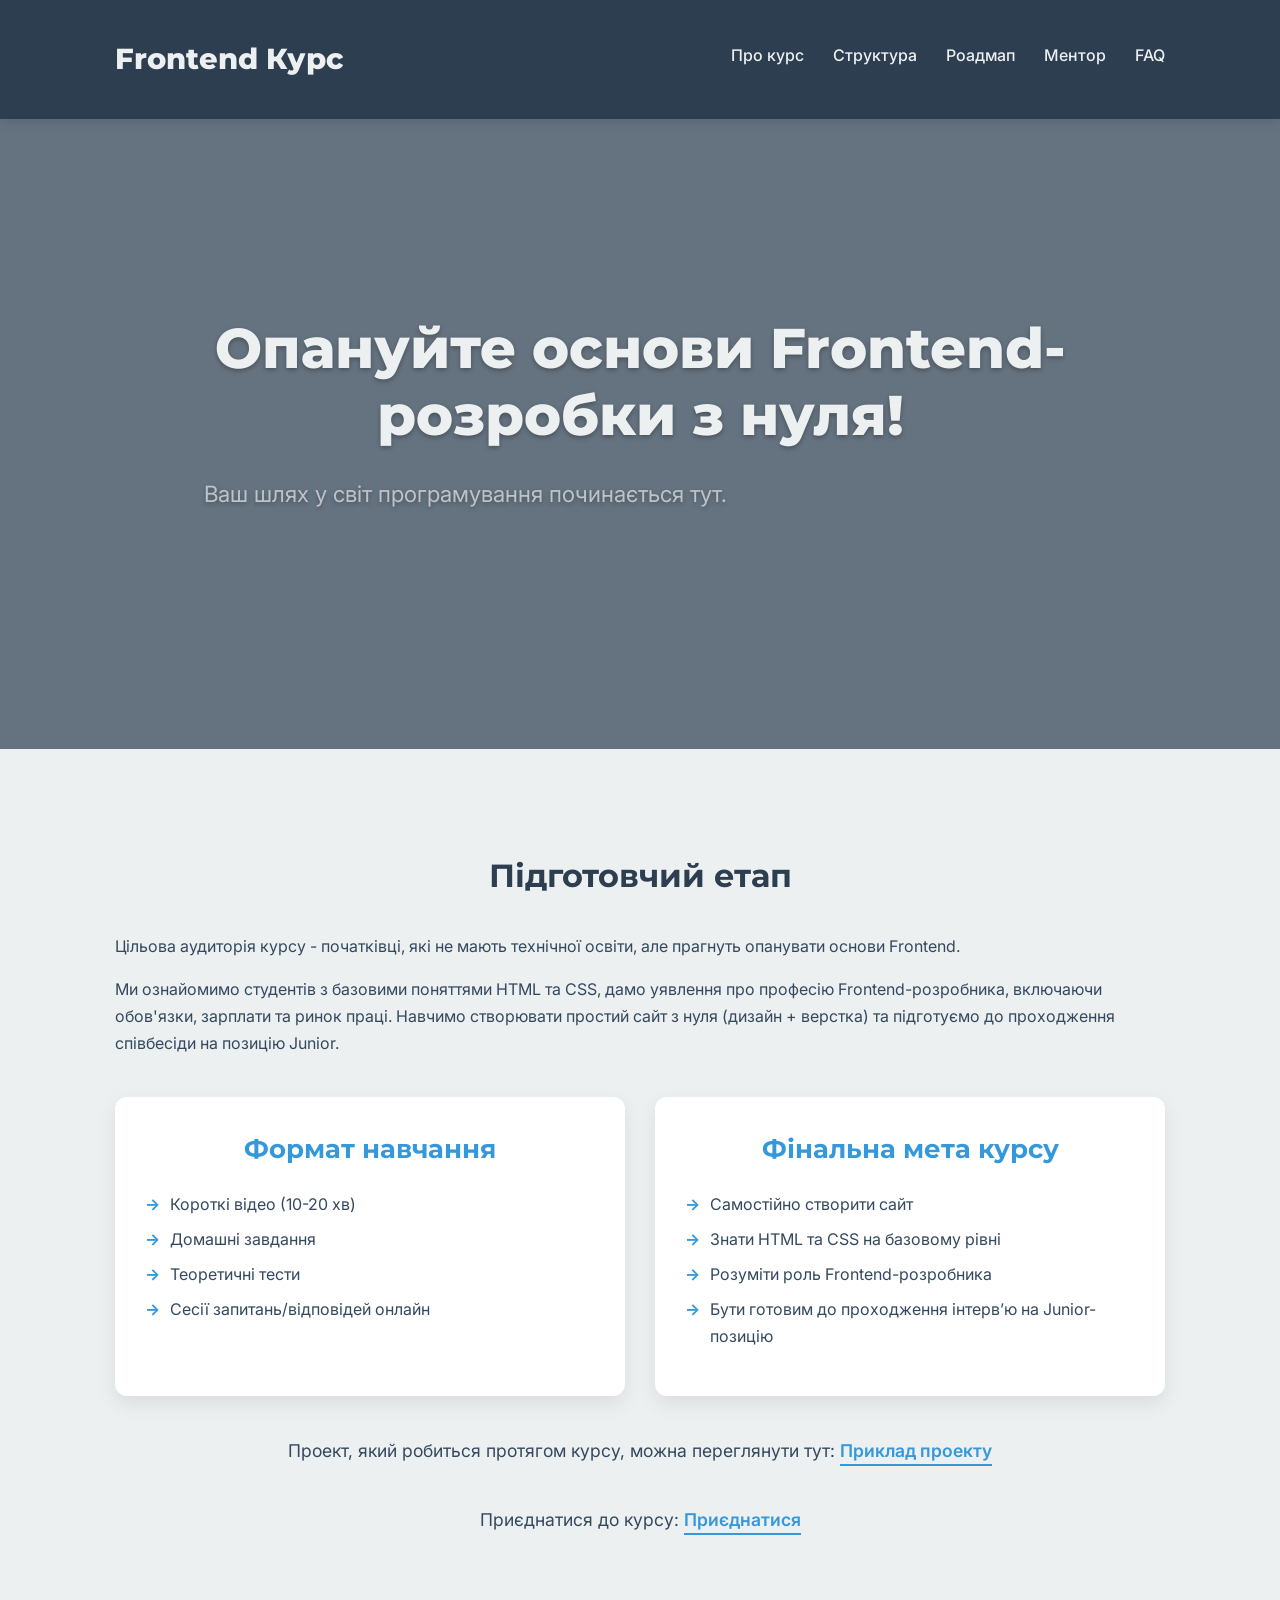
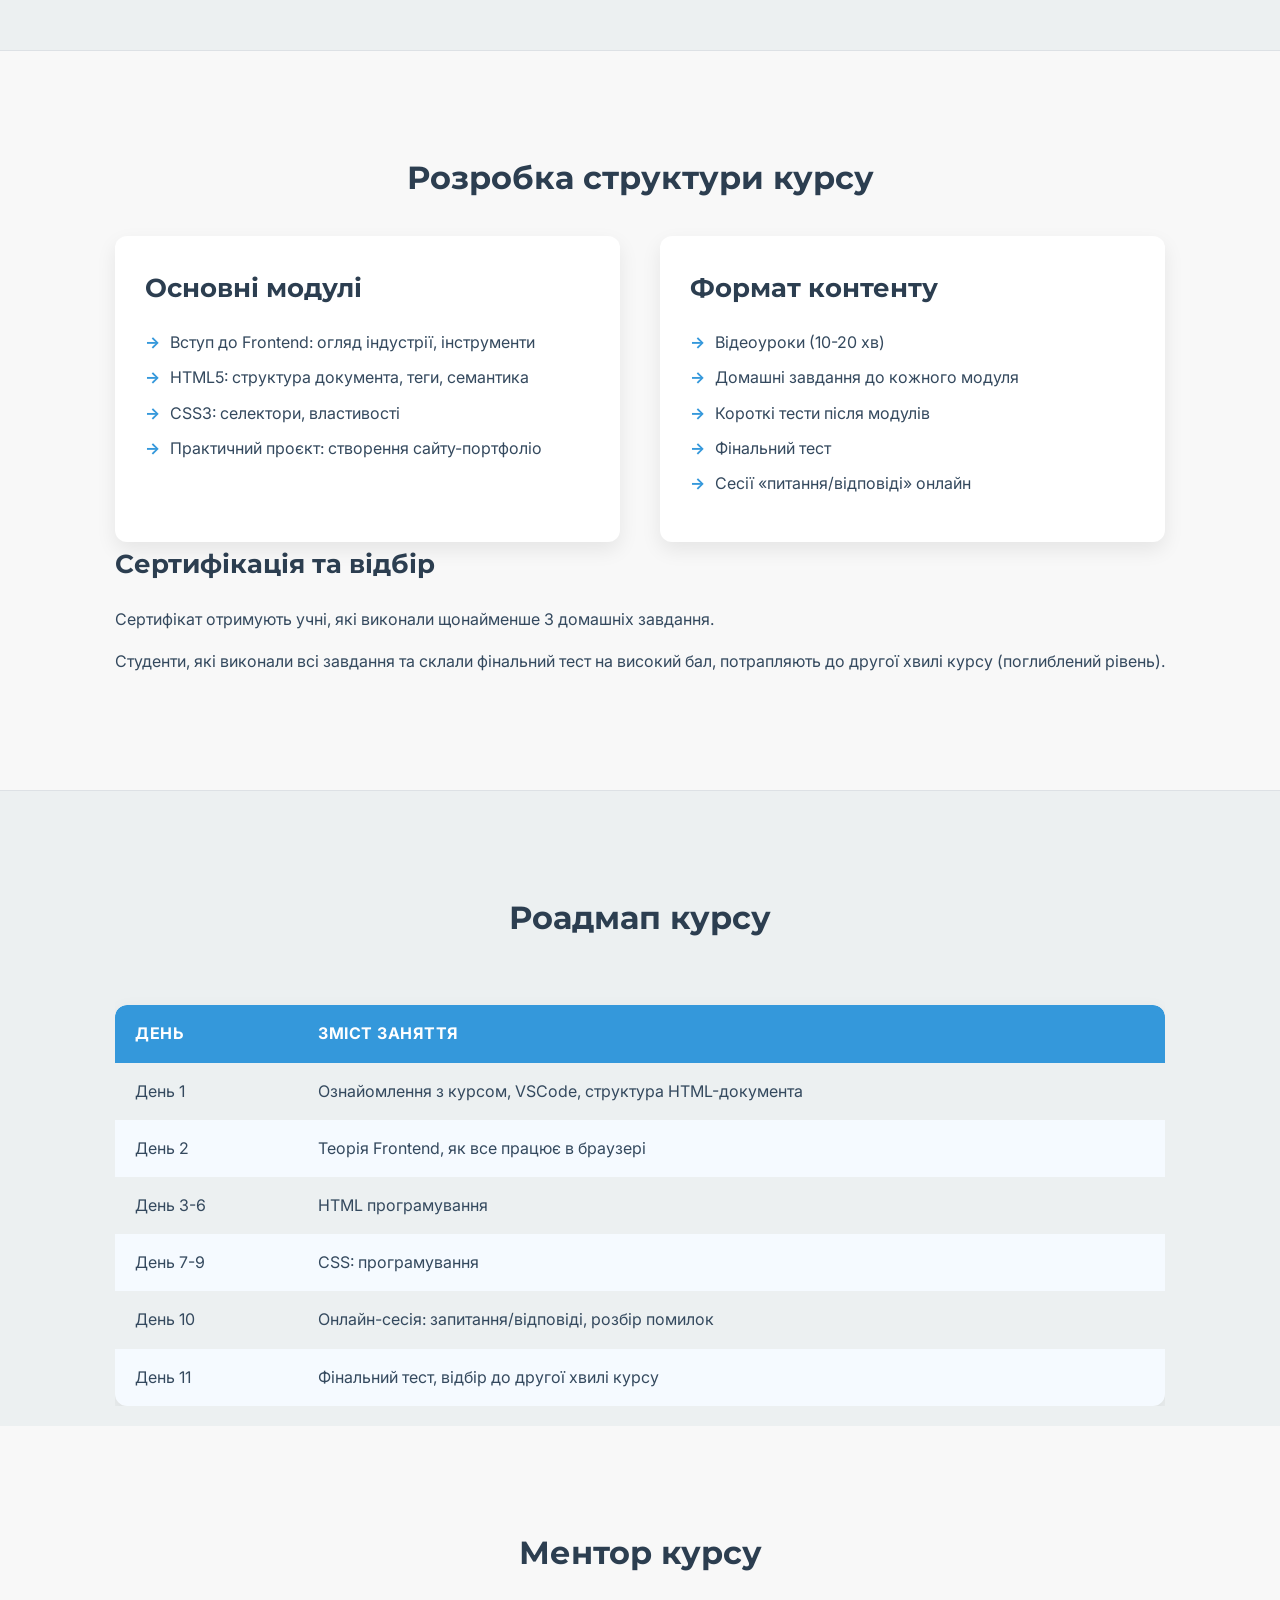
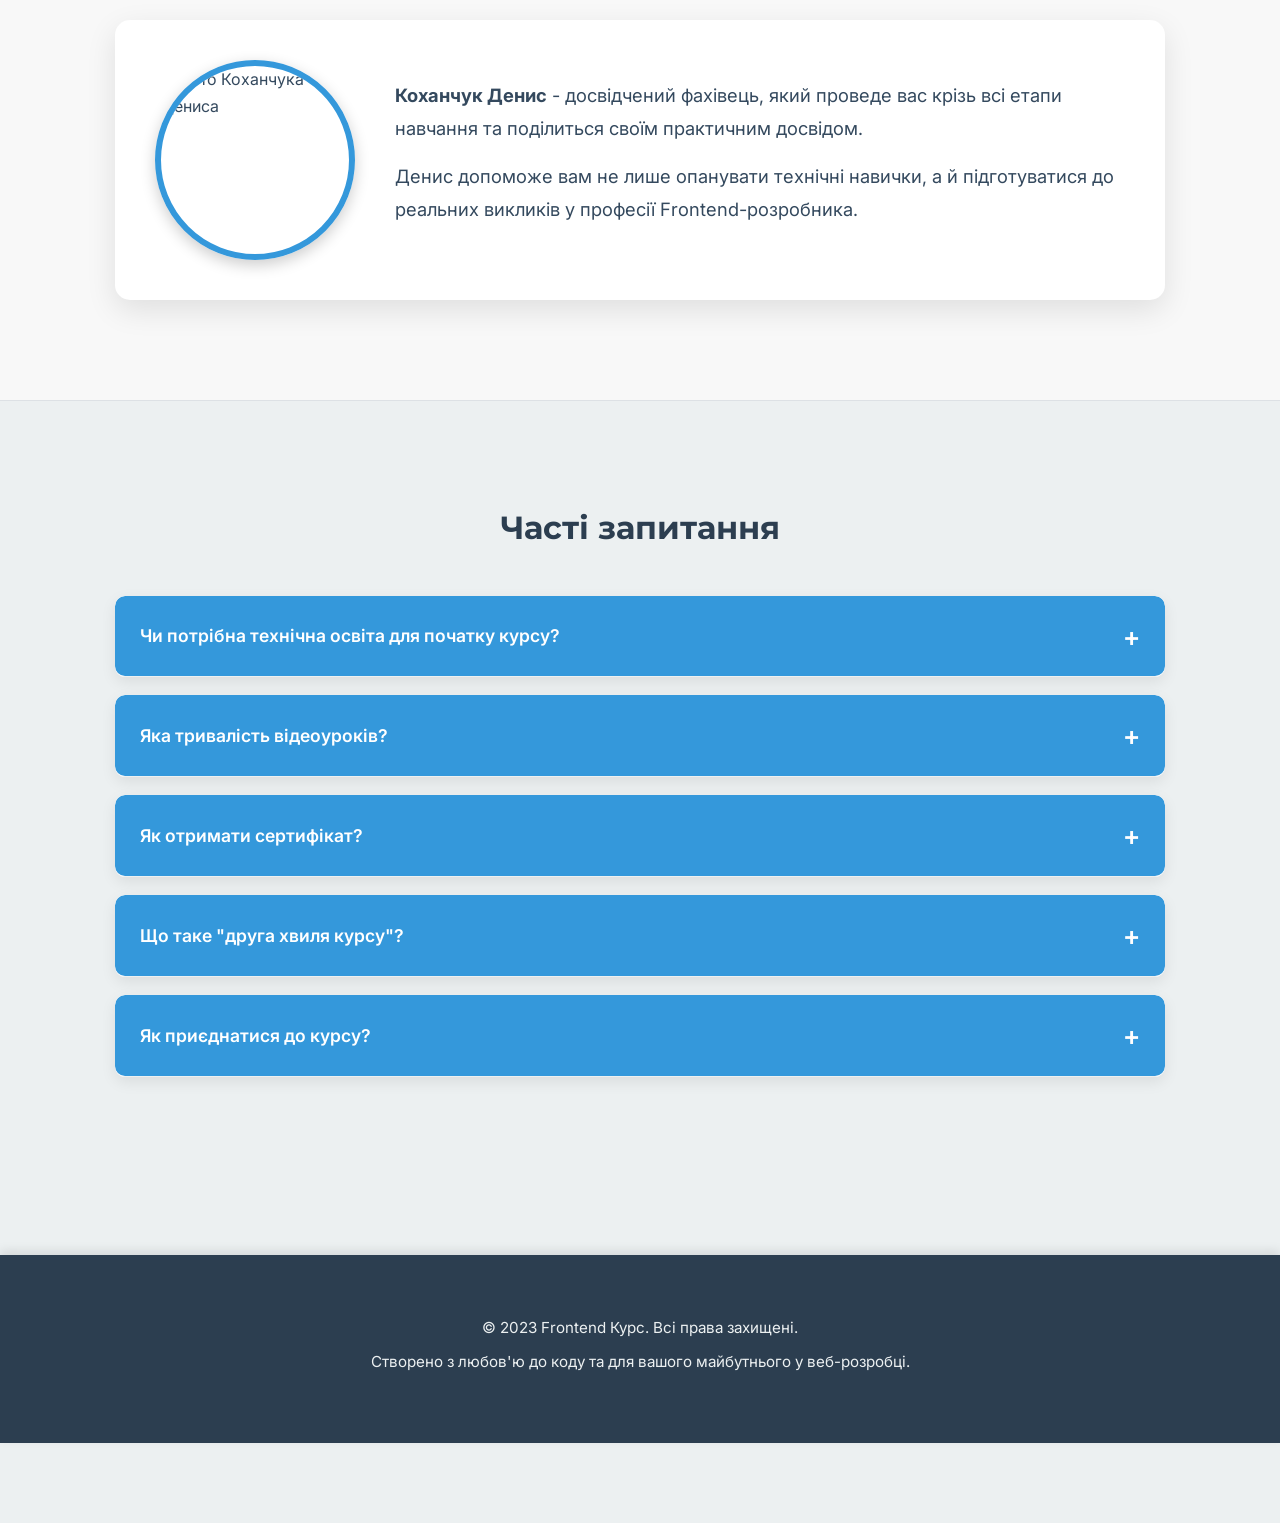
==== home.html @ d285d241 "Add files via upload" ====
<!DOCTYPE html>
<html lang="uk">
<head>
    <meta charset="UTF-8">
    <meta name="viewport" content="width=device-width, initial-scale=1.0">
    <title>Frontend Курс: Від Новачка до Junior</title>
    <link rel="stylesheet" href="home.css">
    <link href="https://fonts.googleapis.com/css2?family=Montserrat:wght@300;400;500;600;700;800&display=swap" rel="stylesheet">
    <link href="https://fonts.googleapis.com/css2?family=Inter:wght@400;600;700&display=swap" rel="stylesheet">
</head>
<body>
    <header>
        <div class="container">
            <h1 class="logo">Frontend Курс</h1>
            <nav>
                <ul>
                    <li><a href="#about">Про курс</a></li>
                    <li><a href="#structure">Структура</a></li>
                    <li><a href="#roadmap">Роадмап</a></li>
                    <li><a href="#mentor">Ментор</a></li>
                    <li><a href="#faq">FAQ</a></li>
                </ul>
            </nav>
        </div>
    </header>

    <section id="hero">
        <div class="container">
            <h2>Опануйте основи Frontend-розробки з нуля!</h2>
            <p>Ваш шлях у світ програмування починається тут.</p>
        </div>
    </section>

    <section id="about" class="section-padding">
        <div class="container">
            <h3>Підготовчий етап</h3>
            <p>Цільова аудиторія курсу - початківці, які не мають технічної освіти, але прагнуть опанувати основи Frontend.</p>
            <p>Ми ознайомимо студентів з базовими поняттями HTML та CSS, дамо уявлення про професію Frontend-розробника, включаючи обов'язки, зарплати та ринок праці. Навчимо створювати простий сайт з нуля (дизайн + верстка)  та підготуємо до проходження співбесіди на позицію Junior.</p>
            <div class="features-grid">
                <div class="feature-card">
                    <h4>Формат навчання</h4>
                    <ul>
                        <li>Короткі відео (10-20 хв)</li>
                        <li>Домашні завдання </li>
                        <li>Теоретичні тести </li>
                        <li>Сесії запитань/відповідей онлайн </li>
                    </ul>
                </div>
                <div class="feature-card">
                    <h4>Фінальна мета курсу</h4>
                    <ul>
                        <li>Самостійно створити сайт </li>
                        <li>Знати HTML та CSS на базовому рівні</li>
                        <li>Розуміти роль Frontend-розробника</li>
                        <li>Бути готовим до проходження інтерв’ю на Junior-позицію</li>
                    </ul>
                </div>
            </div>
            <p class="project-link-text">Проект, який робиться протягом курсу, можна переглянути тут: <a href="https://www.zolotoy-nektar.com.ua/" target="_blank" class="link-styled">Приклад проекту</a></p>
            <p class="project-link-text">Приєднатися до курсу: <a href="https://t.me/+j1HDbdruZbBkODcy" target="_blank" class="link-styled">Приєднатися</a></p>
        </div>
    </section>

    <section id="structure" class="section-padding alt-bg">
        <div class="container">
            <h3>Розробка структури курсу</h3>
            <div class="structure-content">
                <div class="structure-module">
                    <h4>Основні модулі</h4>
                    <ul>
                        <li>Вступ до Frontend: огляд індустрії, інструменти </li>
                        <li>HTML5: структура документа, теги, семантика</li>
                        <li>CSS3: селектори, властивості </li>
                        <li>Практичний проєкт: створення сайту-портфоліо </li>
                    </ul>
                </div>
                <div class="structure-module">
                    <h4>Формат контенту</h4>
                    <ul>
                        <li>Відеоуроки (10-20 хв)</li>
                        <li>Домашні завдання до кожного модуля </li>
                        <li>Короткі тести після модулів </li>
                        <li>Фінальний тест </li>
                        <li>Сесії «питання/відповіді» онлайн </li>
                    </ul>
                </div>
            </div>
            <h4>Сертифікація та відбір</h4>
            <p>Сертифікат отримують учні, які виконали щонайменше 3 домашніх завдання.</p>
            <p>Студенти, які виконали всі завдання та склали фінальний тест на високий бал, потрапляють до другої хвилі курсу (поглиблений рівень).</p>
        </div>
    </section>

    <section id="roadmap" class="section-padding">
        <div class="container">
            <h3>Роадмап курсу</h3>
            <div class="roadmap-table-container">
                <table>
                    <thead>
                        <tr>
                            <th>День</th>
                            <th>Зміст заняття</th>
                        </tr>
                    </thead>
                    <tbody>
                        <tr>
                            <td>День 1</td>
                            <td>Ознайомлення з курсом, VSCode, структура HTML-документа </td>
                        </tr>
                        <tr>
                            <td>День 2</td>
                            <td>Теорія Frontend, як все працює в браузері </td>
                        </tr>
                        <tr>
                            <td>День 3-6</td>
                            <td>HTML програмування </td>
                        </tr>
                        <tr>
                            <td>День 7-9</td>
                            <td>CSS: програмування </td>
                        </tr>
                        <tr>
                            <td>День 10</td>
                            <td>Онлайн-сесія: запитання/відповіді, розбір помилок </td>
                        </tr>
                        <tr>
                            <td>День 11</td>
                            <td>Фінальний тест, відбір до другої хвилі курсу </td>
                        </tr>
                    </tbody>
                </table>
            </div>
        </div
    </section>

    <section id="mentor" class="section-padding alt-bg">
        <div class="container">
            <h3>Ментор курсу</h3>
            <div class="mentor-info-card">
                <img src="https://via.placeholder.com/200/007bff/ffffff?text=Mentor+Photo" alt="Фото Коханчука Дениса" class="mentor-photo">
                <div class="mentor-details">
                    <p><strong>Коханчук Денис</strong> - досвідчений фахівець, який проведе вас крізь всі етапи навчання та поділиться своїм практичним досвідом.</p>
                    <p>Денис допоможе вам не лише опанувати технічні навички, а й підготуватися до реальних викликів у професії Frontend-розробника.</p>
                </div>
            </div>
        </div>
    </section>

    <section id="faq" class="section-padding">
        <div class="container">
            <h3>Часті запитання</h3>
            <div class="faq-accordion">
                <div class="faq-item">
                    <div class="faq-question">Чи потрібна технічна освіта для початку курсу?</div>
                    <div class="faq-answer"><p>Ні, курс розроблений спеціально для початківців, які не мають технічної освіти.</p></div>
                </div>
                <div class="faq-item">
                    <div class="faq-question">Яка тривалість відеоуроків?</div>
                    <div class="faq-answer"><p>Тривалість відеоуроків становить 10-20 хвилин.</p></div>
                </div>
                <div class="faq-item">
                    <div class="faq-question">Як отримати сертифікат?</div>
                    <div class="faq-answer"><p>Сертифікат отримують учні, які виконали щонайменше 3 домашніх завдання.</p></div>
                </div>
                <div class="faq-item">
                    <div class="faq-question">Що таке "друга хвиля курсу"?</div>
                    <div class="faq-answer"><p>Студенти, які виконали всі завдання та склали фінальний тест на високий бал, потрапляють до другої хвилі курсу (поглиблений рівень).</p></div>
                </div>
                <div class="faq-item">
                    <div class="faq-question">Як приєднатися до курсу?</div>
                    <div class="faq-answer"><p> <a href="  https://t.me/+j1HDbdruZbBkODcy">Натисни</a></p></div>
                </div>
            </div>
        </div>
    </section>

    <footer>
        <div class="container">
            <p>&copy; 2023 Frontend Курс. Всі права захищені.</p>
            <p>Створено з любов'ю до коду та для вашого майбутнього у веб-розробці.</p>
        </div>
    </footer>

    <script src="home.js"></script>
</body>
</html>
---- home.css ----
/* Basic Reset & Typography */
* {
  margin: 0;
  padding: 0;
  box-sizing: border-box;
}

body {
  font-family: 'Inter', sans-serif; /* A modern, clean font */
  line-height: 1.7;
  color: #34495e; /* Darker, softer text color */
  background-color: #ecf0f1; /* Light, subtle background */
  scroll-behavior: smooth;
}

.container {
  max-width: 1100px; /* Slightly narrower for a more focused layout */
  margin: 0 auto;
  padding: 20px 25px; /* More padding on sides */
}

h1, h2, h3, h4 {
  font-family: 'Montserrat', sans-serif; /* Use Montserrat for headings */
  color: #2c3e50; /* Darker heading color */
  margin-bottom: 20px;
  font-weight: 700;
}

h1 { font-size: 2.8em; }
h2 { font-size: 2.4em; }
h3 { font-size: 2em; margin-bottom: 30px; text-align: center;}
h4 { font-size: 1.6em; }

p {
  margin-bottom: 15px;
}

ul {
  list-style: none; /* Remove default list style */
  margin-bottom: 15px;
}

ul li {
  margin-bottom: 8px;
  padding-left: 25px;
  position: relative;
}

ul li::before {
  content: '→'; /* Custom bullet point */
  color: #3498db;
  position: absolute;
  left: 0;
  font-weight: bold;
}

a {
  color: #3498db; /* Primary blue for links */
  text-decoration: none;
  transition: color 0.3s ease;
}

a:hover {
  color: #2980b9;
  text-decoration: underline;
}

/* Header */
header {
  background-color: #2c3e50; /* Darker header */
  color: #ecf0f1;
  padding: 15px 0;
  position: sticky;
  top: 0;
  z-index: 1000;
  box-shadow: 0 4px 10px rgba(0,0,0,0.1);
}

header .logo {
  color: #ecf0f1;
  text-align: left;
  margin-bottom: 0;
  font-size: 1.8em;
  font-weight: 800;
}

header .container {
  display: flex;
  justify-content: space-between;
  align-items: center;
}

header nav ul {
  margin: 0;
  text-align: right;
}

header nav ul li {
  display: inline-block;
  margin-left: 25px;
  padding-left: 0; /* Remove padding from custom bullet */
}

header nav ul li::before {
  content: none; /* Remove custom bullet for nav items */
}

header nav ul li a {
  color: #ecf0f1;
  font-weight: 500;
  transition: color 0.3s ease, border-bottom 0.3s ease;
  border-bottom: 2px solid transparent;
  padding-bottom: 5px;
}

header nav ul li a:hover {
  color: #3498db;
  text-decoration: none;
  border-bottom: 2px solid #3498db;
}

/* Hero Section */
#hero {
  background: linear-gradient(rgba(44, 62, 80, 0.7), rgba(44, 62, 80, 0.7)), url('https://source.unsplash.com/1600x900/?coding,abstract') no-repeat center center/cover;
  color: #ecf0f1;
  text-align: center;
  padding: 120px 20px; /* More vertical padding */
  height: 70vh; /* Make it more prominent */
  display: flex;
  align-items: center;
  justify-content: center;
  flex-direction: column;
  text-shadow: 0 2px 5px rgba(0,0,0,0.3);
}

#hero h2 {
  font-size: 3.5em;
  margin-bottom: 25px;
  color: #ecf0f1;
  font-weight: 800;
  line-height: 1.2;
}

#hero p {
  font-size: 1.4em;
  margin-bottom: 40px;
  color: #bdc3c7;
  max-width: 700px;
}

.btn {
  display: inline-block;
  padding: 15px 35px;
  border-radius: 50px; /* Pill-shaped buttons */
  text-transform: uppercase;
  font-weight: 700;
  letter-spacing: 1px;
  transition: all 0.3s ease;
  box-shadow: 0 5px 15px rgba(0,0,0,0.2);
}

.btn-primary {
  background-color: #3498db;
  color: #fff;
  border: 2px solid #3498db;
}

.btn-primary:hover {
  background-color: #2980b9;
  border-color: #2980b9;
  transform: translateY(-3px); /* Subtle lift effect */
  box-shadow: 0 8px 20px rgba(0,0,0,0.3);
  text-decoration: none;
}

/* Sections */
.section-padding {
  padding: 80px 0; /* More padding between sections */
  border-bottom: 1px solid #dde1e5;
}

.section-padding:last-of-type {
  border-bottom: none;
}

.alt-bg {
  background-color: #f8f8f8; /* Lighter background for alternating sections */
}

/* Features Grid */
.features-grid {
  display: grid;
  grid-template-columns: repeat(auto-fit, minmax(320px, 1fr));
  gap: 30px;
  margin-top: 40px;
}

.feature-card {
  background-color: #fff;
  padding: 30px;
  border-radius: 12px;
  box-shadow: 0 8px 20px rgba(0,0,0,0.08);
  transition: transform 0.3s ease, box-shadow 0.3s ease;
}

.feature-card:hover {
  transform: translateY(-5px);
  box-shadow: 0 12px 25px rgba(0,0,0,0.12);
}

.feature-card h4 {
  color: #3498db;
  margin-bottom: 20px;
  font-weight: 700;
  text-align: center;
}

.feature-card ul {
  margin-top: 15px;
}

.project-link-text {
  text-align: center;
  margin-top: 40px;
  font-size: 1.1em;
}

.link-styled {
  font-weight: 600;
  color: #3498db;
  text-decoration: none;
  border-bottom: 2px solid #3498db;
  padding-bottom: 3px;
  transition: all 0.3s ease;
}

.link-styled:hover {
  color: #2980b9;
  border-color: #2980b9;
  background-color: rgba(52, 152, 219, 0.1);
  border-radius: 5px;
}

/* Structure Content */
.structure-content {
  display: grid;
  grid-template-columns: 1fr 1fr;
  gap: 40px;
  margin-top: 30px;
}

.structure-module {
  background-color: #fff;
  padding: 30px;
  border-radius: 12px;
  box-shadow: 0 8px 20px rgba(0,0,0,0.08);
}

.structure-module h4 {
  color: #2c3e50;
  margin-bottom: 20px;
  text-align: left;
}

/* Roadmap Table */
.roadmap-table-container {
  overflow-x: auto; /* For responsive tables */
  margin-top: 40px;
}

table {
  width: 100%;
  border-collapse: separate; /* For rounded corners on cells */
  border-spacing: 0;
  margin-top: 20px;
  box-shadow: 0 8px 20px rgba(0,0,0,0.08);
  border-radius: 12px;
  overflow: hidden; /* Ensures rounded corners apply */
}

table th, table td {
  padding: 15px 20px;
  border: none; /* Remove individual cell borders */
  text-align: left;
  vertical-align: top;
}

table th {
  background-color: #3498db;
  color: #fff;
  font-weight: 700;
  text-transform: uppercase;
  letter-spacing: 0.5px;
}

table tbody tr:nth-child(even) {
  background-color: #f5faff; /* Lighter blue tint for even rows */
}

table tbody tr:hover {
  background-color: #eaf6ff; /* More prominent hover effect */
  transition: background-color 0.3s ease;
}

table th:first-child { border-top-left-radius: 12px; }
table th:last-child { border-top-right-radius: 12px; }
table tbody tr:last-child td:first-child { border-bottom-left-radius: 12px; }
table tbody tr:last-child td:last-child { border-bottom-right-radius: 12px; }


/* Mentor Section */
.mentor-info-card {
  display: flex;
  align-items: center;
  gap: 40px;
  margin-top: 40px;
  background-color: #fff;
  padding: 40px;
  border-radius: 15px;
  box-shadow: 0 10px 30px rgba(0,0,0,0.1);
  flex-wrap: wrap; /* Allow wrapping on smaller screens */
  justify-content: center;
}

.mentor-photo {
  width: 200px;
  height: 200px;
  border-radius: 50%;
  object-fit: cover;
  border: 6px solid #3498db;
  box-shadow: 0 5px 15px rgba(0,0,0,0.2);
}

.mentor-details {
  flex: 1;
  min-width: 280px; /* Ensure text doesn't get too narrow */
}

.mentor-details p {
  font-size: 1.15em;
  line-height: 1.8;
}

/* FAQ Section (Accordion) */
.faq-accordion {
  margin-top: 40px;
}

.faq-item {
  background-color: #fff;
  margin-bottom: 18px;
  border-radius: 10px;
  box-shadow: 0 5px 15px rgba(0,0,0,0.08);
  overflow: hidden;
  transition: all 0.3s ease;
}

.faq-question {
  padding: 18px 25px;
  background-color: #3498db;
  color: #fff;
  font-weight: 600;
  cursor: pointer;
  display: flex;
  justify-content: space-between;
  align-items: center;
  font-size: 1.1em;
  border-radius: 10px; /* Maintain rounded corners */
  transition: background-color 0.3s ease;
}

.faq-question:hover {
  background-color: #2980b9;
}

.faq-question::after {
  content: '\2b'; /* Plus sign Unicode */
  font-size: 1.5em;
  transition: transform 0.3s ease;
}

.faq-question.active::after {
  transform: rotate(45deg);
  content: '\2715'; /* 'X' sign for active */
}

.faq-answer {
  padding: 0 25px;
  max-height: 0;
  overflow: hidden;
  transition: max-height 0.4s ease-out, padding 0.4s ease-out;
  background-color: #fefefe;
  border-top: 1px solid #ecf0f1;
}

.faq-answer p {
  padding-top: 15px;
  padding-bottom: 15px;
  font-size: 1em;
  color: #555;
}

.faq-answer.show {
  max-height: 500px; /* Sufficiently large to reveal content */
  padding: 15px 25px;
}


/* Footer */
footer {
  background-color: #2c3e50; /* Matches header */
  color: #ecf0f1;
  text-align: center;
  padding: 40px 0;
  margin-top: 60px;
  font-size: 0.95em;
  box-shadow: 0 -4px 10px rgba(0,0,0,0.1);
}

footer p {
  margin-bottom: 8px;
}

/* Responsive Design */
@media (max-width: 992px) {
  .container {
      padding: 20px 20px;
  }
  #hero h2 {
      font-size: 3em;
  }
  .structure-content {
      grid-template-columns: 1fr;
  }
}

@media (max-width: 768px) {
  header .container {
      flex-direction: column;
      text-align: center;
  }
  header nav ul {
      margin-top: 15px;
      text-align: center;
  }
  header nav ul li {
      margin: 0 10px;
  }

  #hero {
      padding: 80px 20px;
      height: auto; /* Allow height to adjust */
  }
  #hero h2 {
      font-size: 2.5em;
  }
  #hero p {
      font-size: 1.1em;
  }

  h3 {
      font-size: 1.8em;
  }

  .features-grid {
      grid-template-columns: 1fr;
  }

  .mentor-info-card {
      flex-direction: column;
      text-align: center;
      padding: 30px;
  }
  .mentor-photo {
      margin-bottom: 25px;
  }

  table th, table td {
      padding: 12px 15px;
  }
}

@media (max-width: 480px) {
  h1 { font-size: 2.2em; }
  h2 { font-size: 2em; }
  h3 { font-size: 1.6em; }
  h4 { font-size: 1.3em; }

  header .logo {
      font-size: 1.5em;
  }
  header nav ul li {
      margin: 0 5px;
      font-size: 0.9em;
  }
  .btn {
      padding: 12px 25px;
      font-size: 0.9em;
  }

  .feature-card, .structure-module, .faq-item, .mentor-info-card {
      padding: 20px;
  }

  .faq-question {
      font-size: 1em;
      padding: 15px 20px;
  }

  .faq-answer p {
      font-size: 0.95em;
  }
}
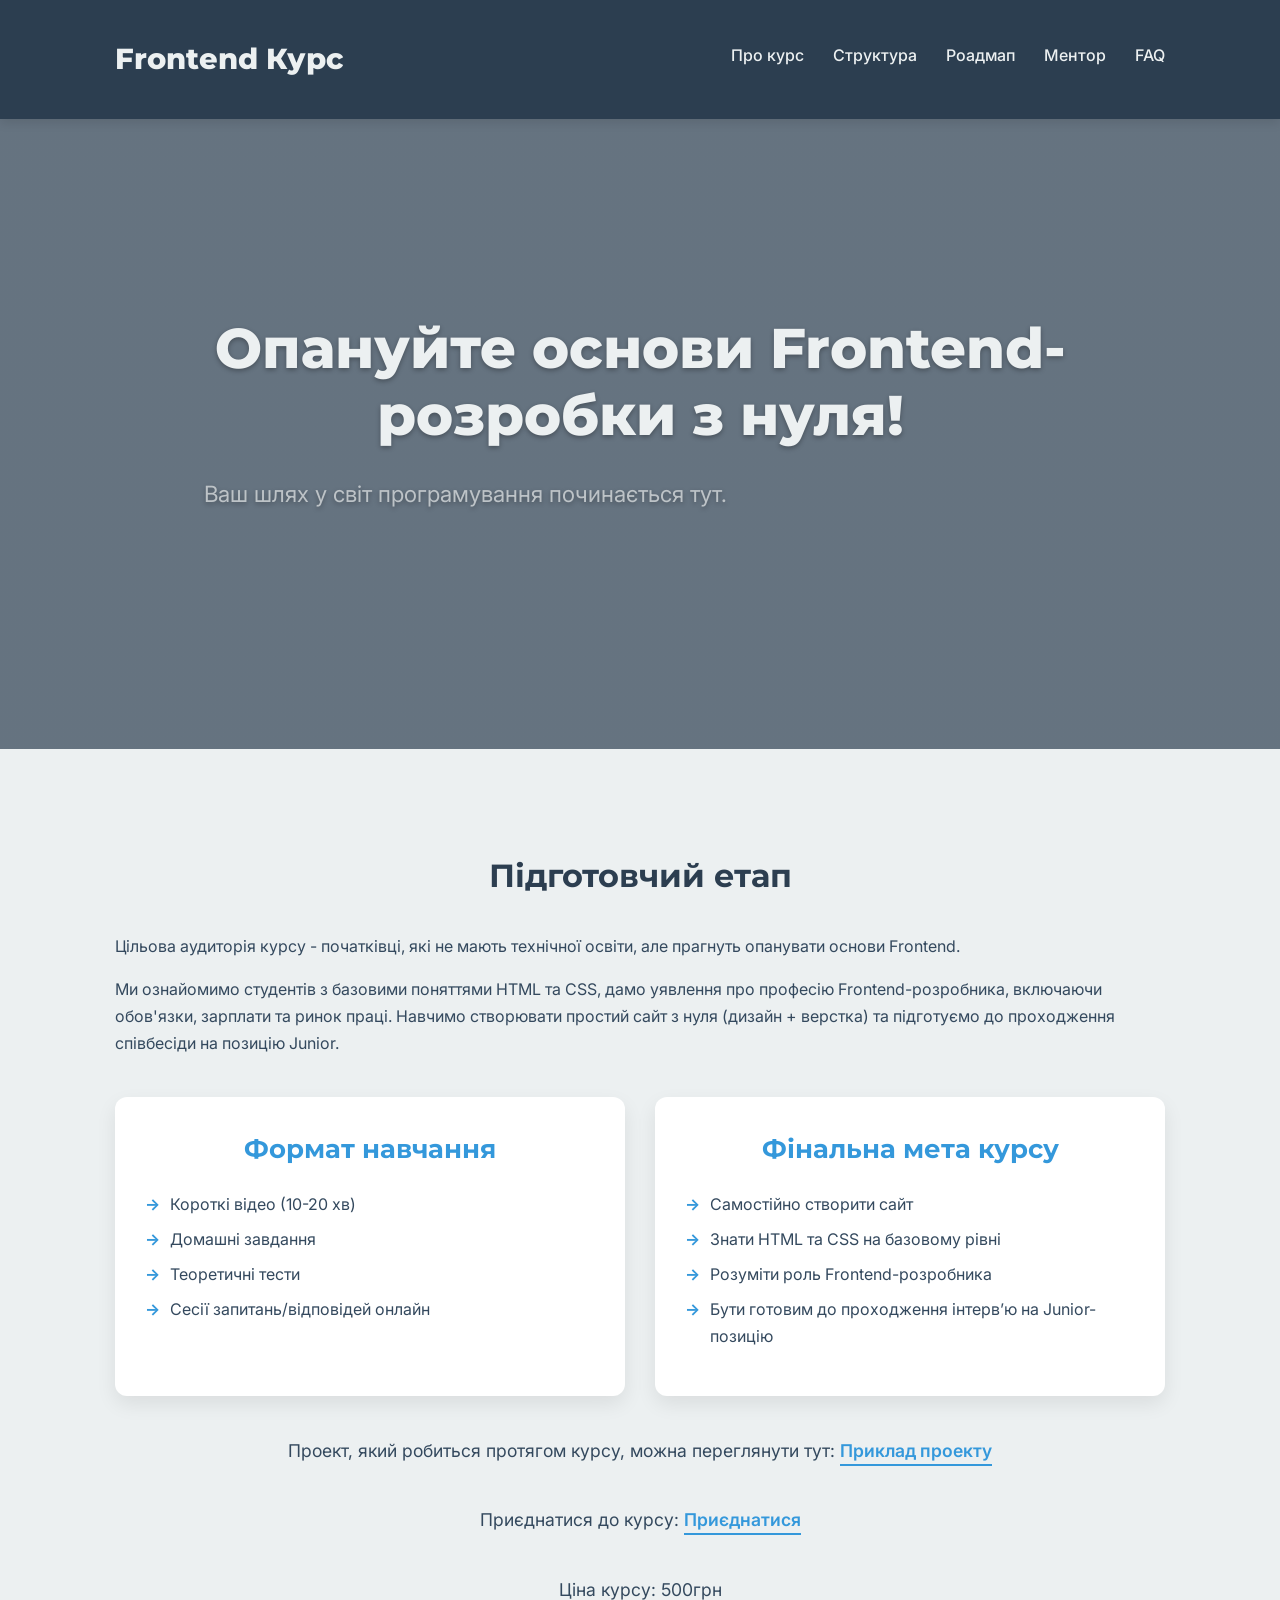
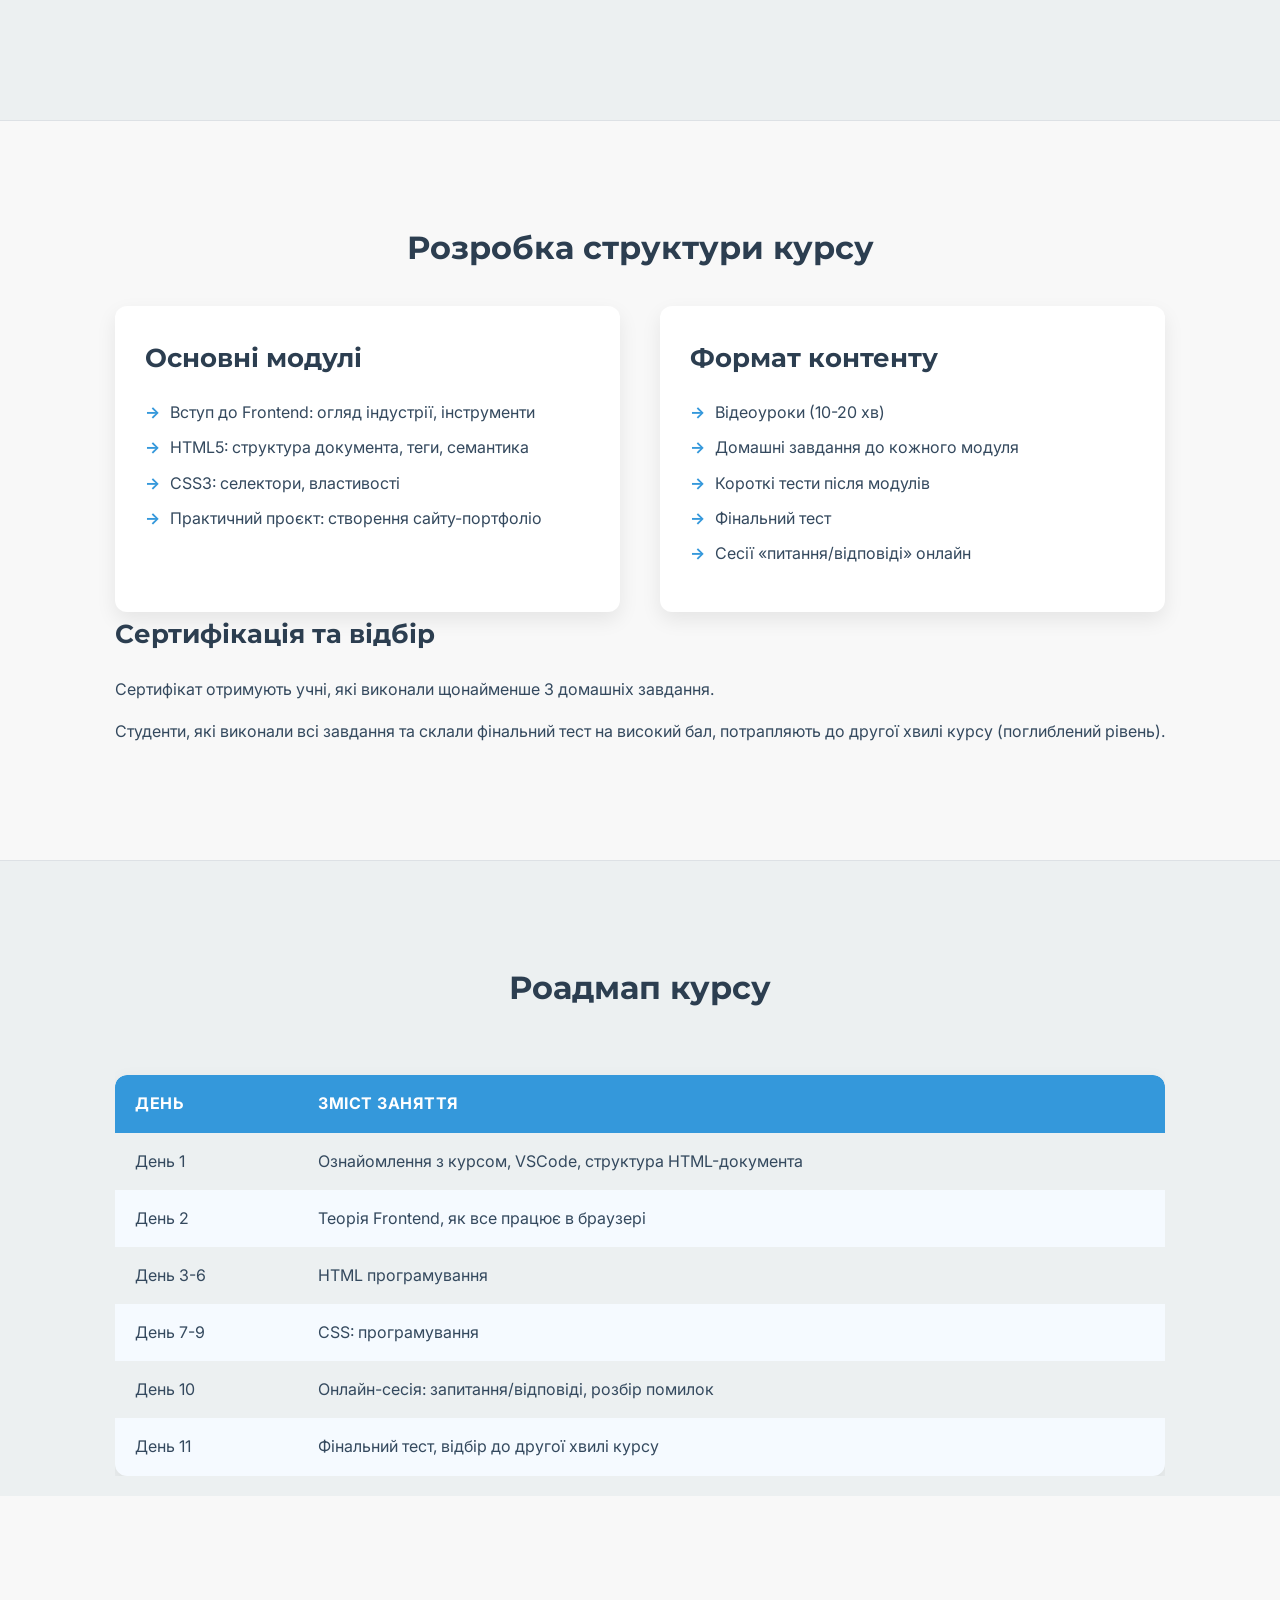
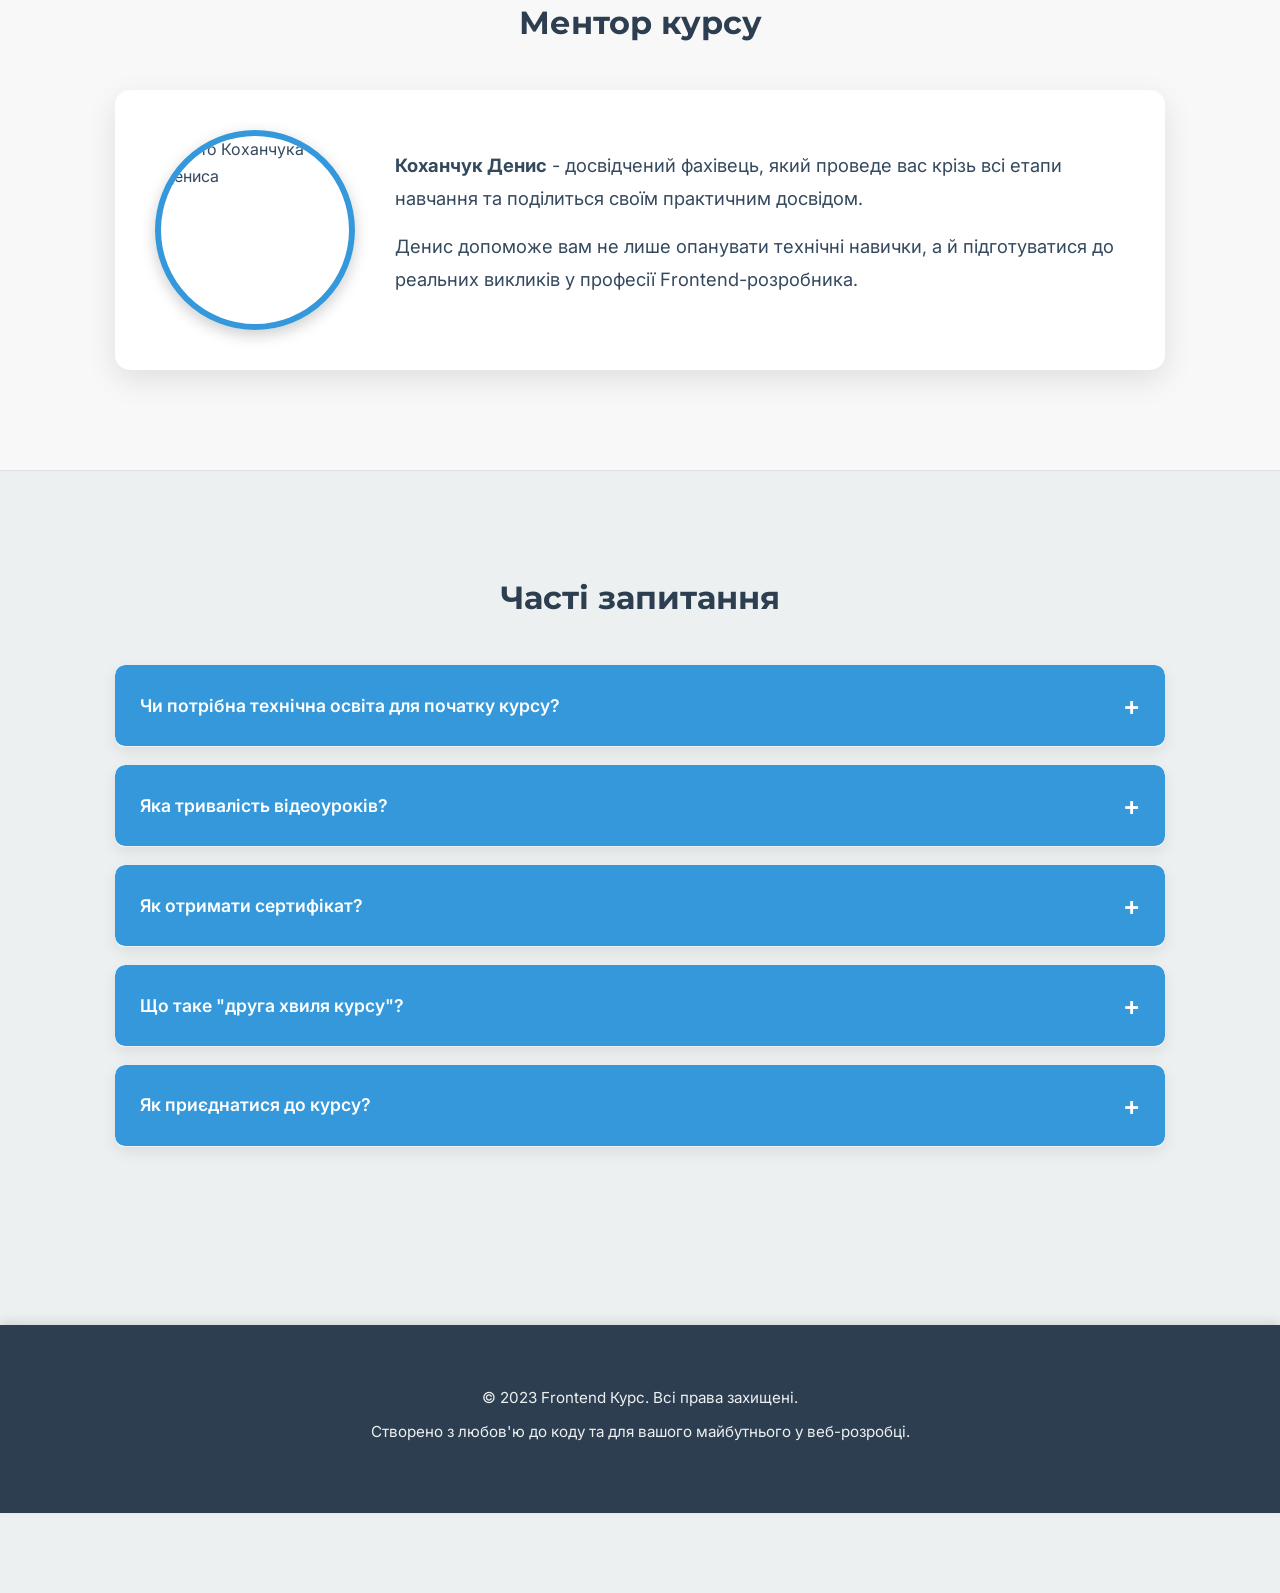
==== commit 40177107: "home.html" ====
--- a/home.html
+++ b/home.html
@@ -58,6 +58,7 @@
             </div>
             <p class="project-link-text">Проект, який робиться протягом курсу, можна переглянути тут: <a href="https://www.zolotoy-nektar.com.ua/" target="_blank" class="link-styled">Приклад проекту</a></p>
             <p class="project-link-text">Приєднатися до курсу: <a href="https://t.me/+j1HDbdruZbBkODcy" target="_blank" class="link-styled">Приєднатися</a></p>
+            <p class="project-link-text">Ціна курсу: 500грн</p>
         </div>
     </section>
 
@@ -183,4 +184,4 @@
 
     <script src="home.js"></script>
 </body>
-</html>+</html>
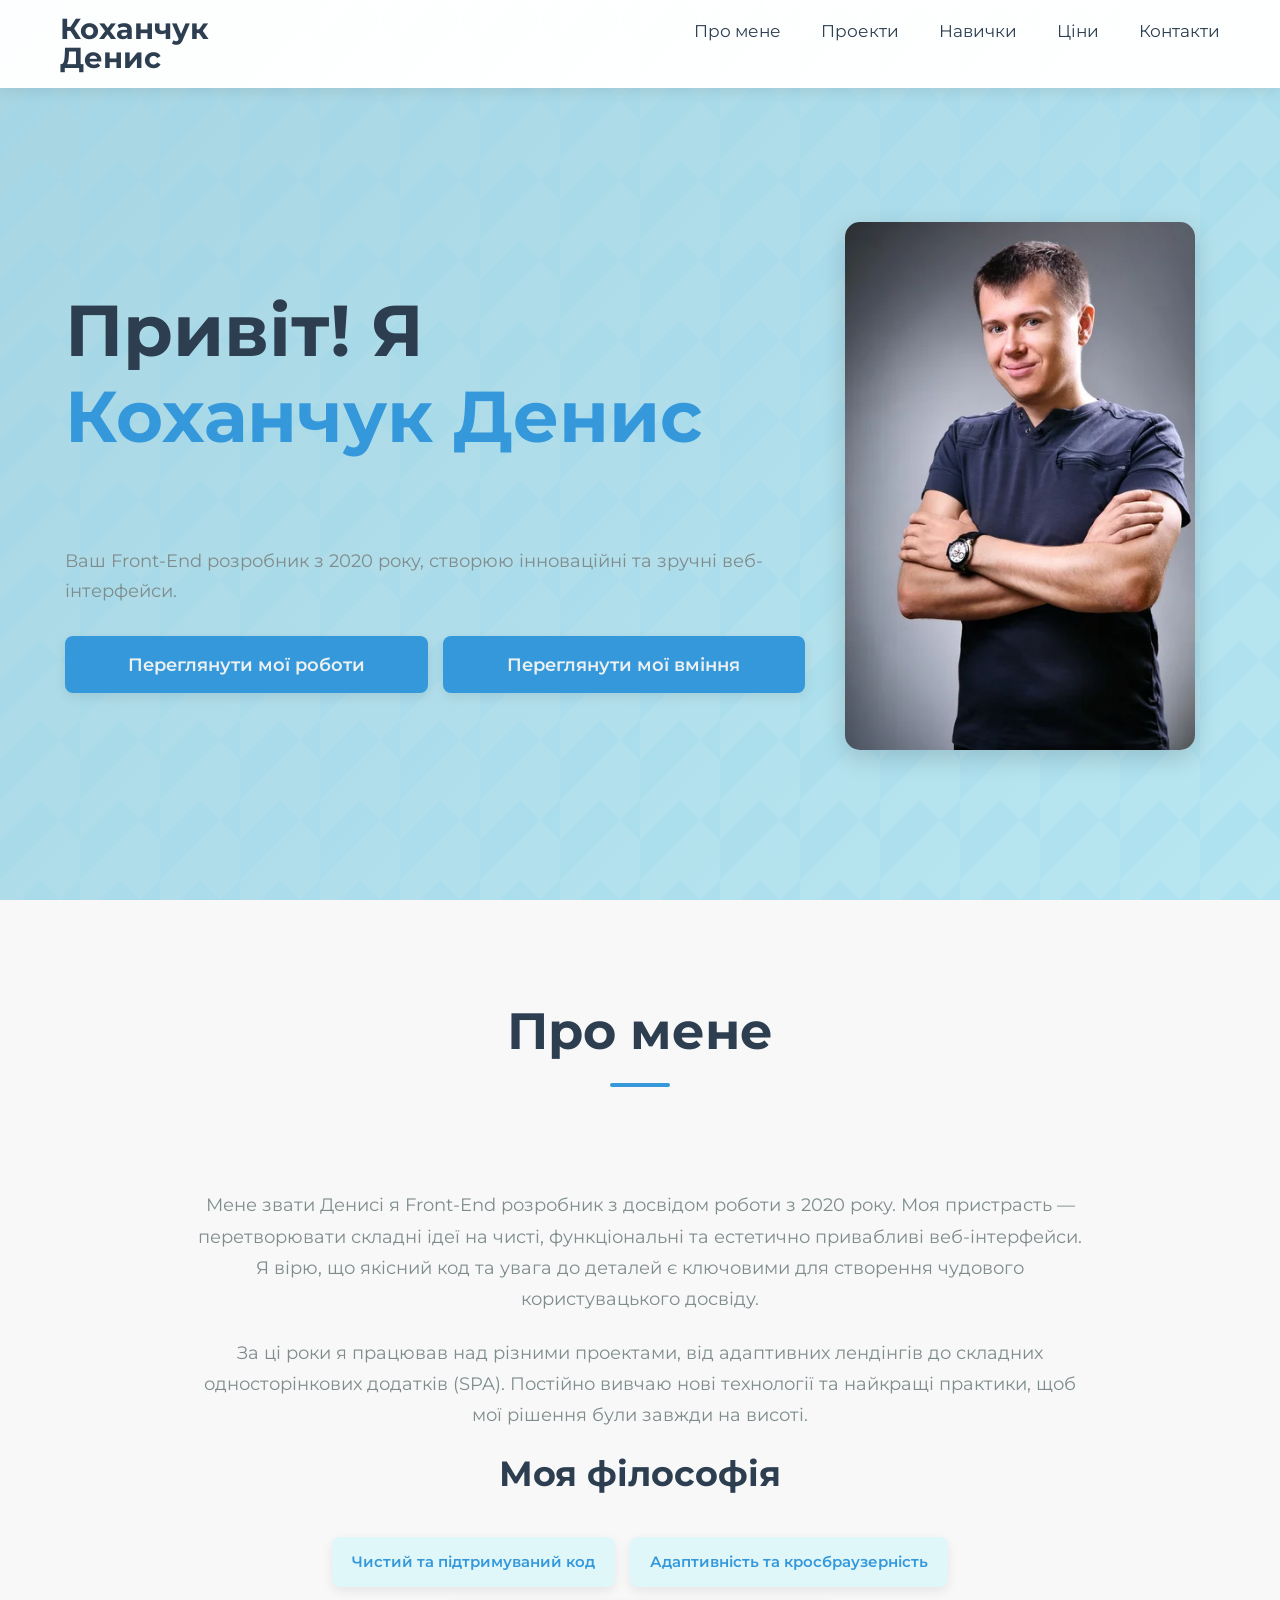
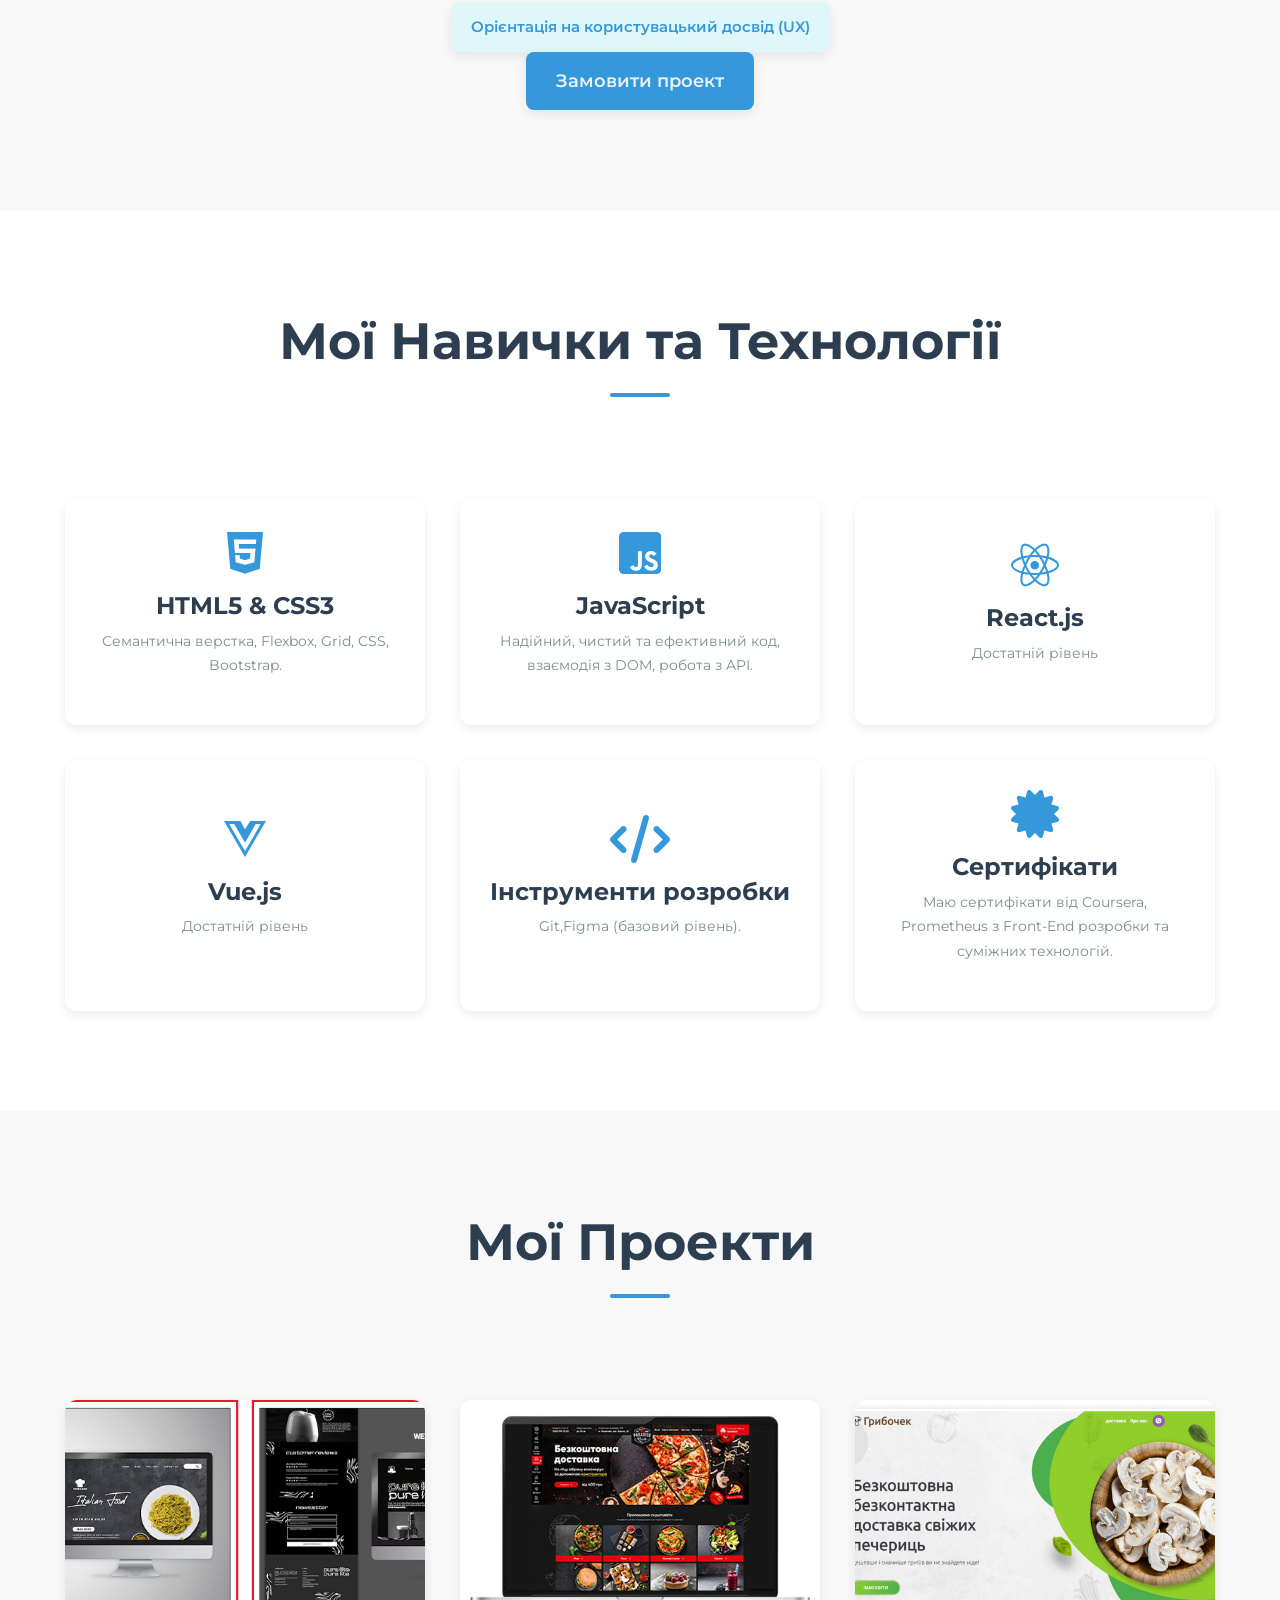
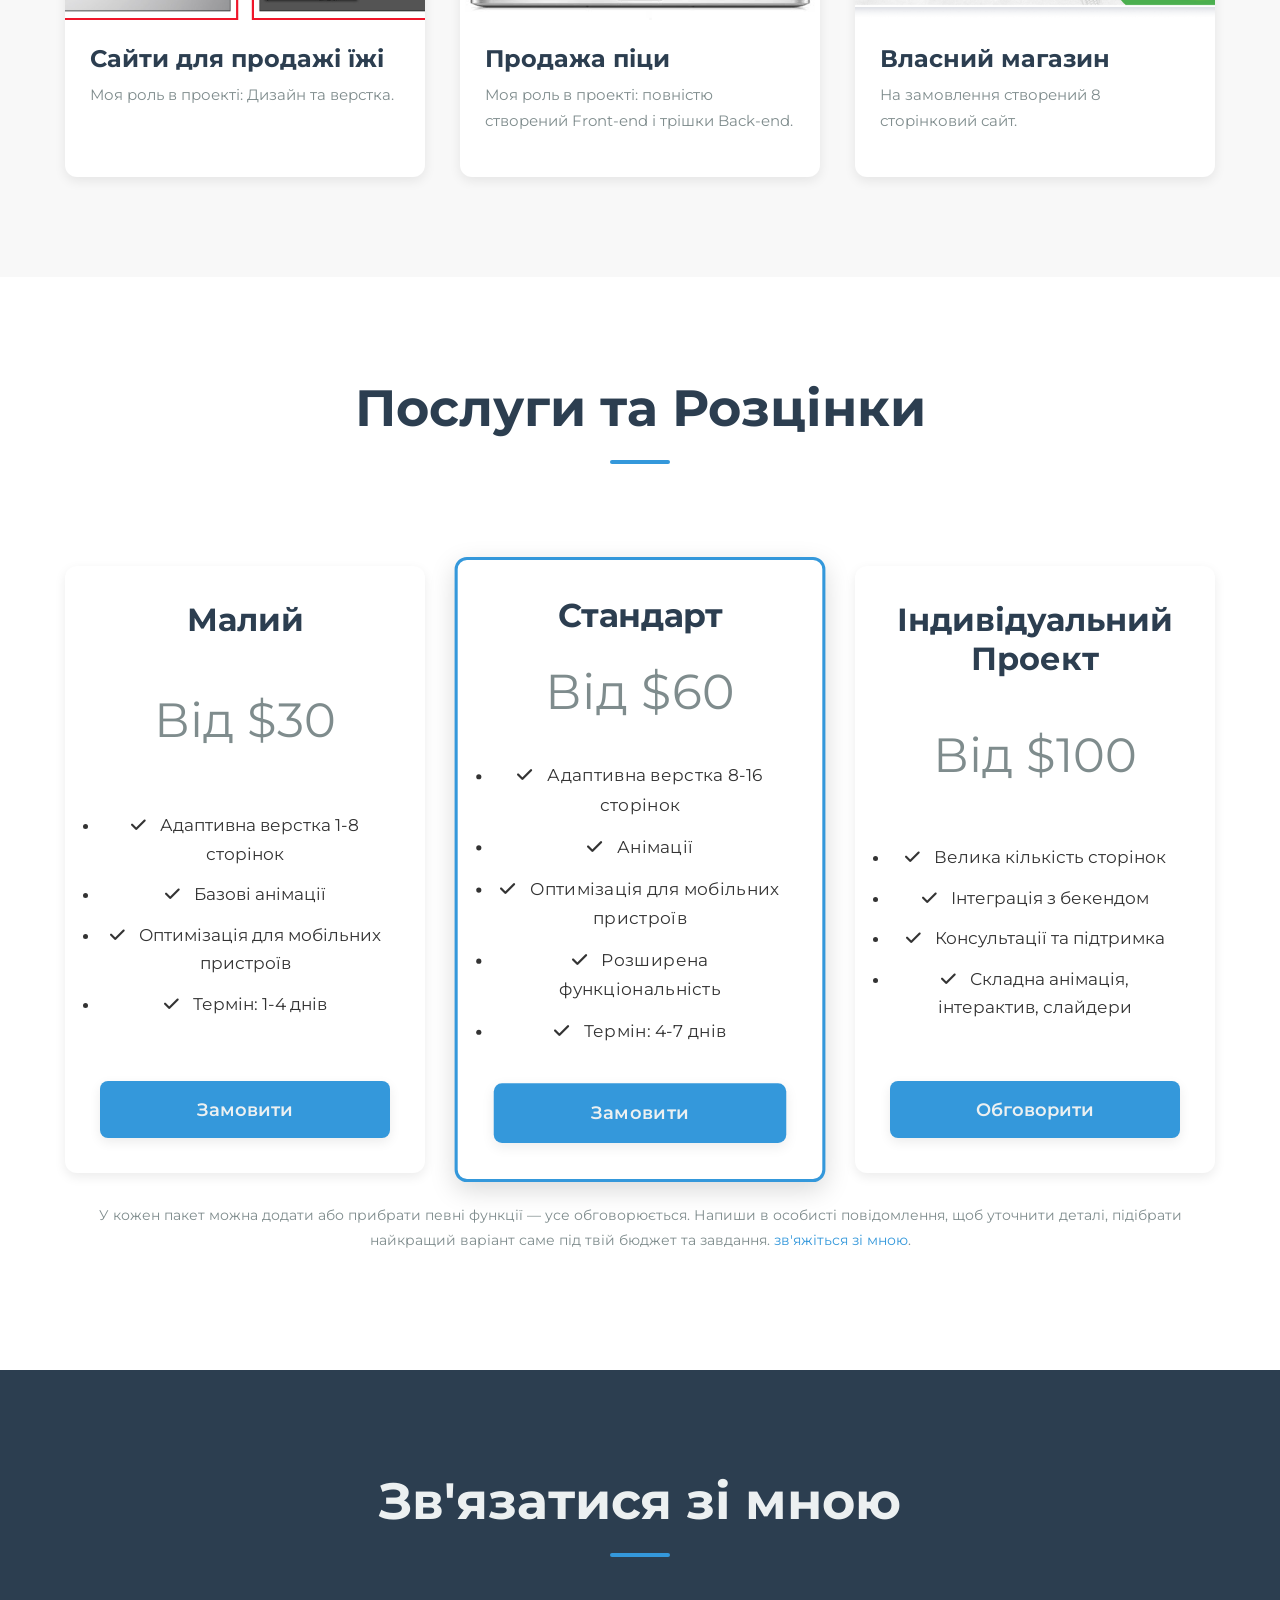
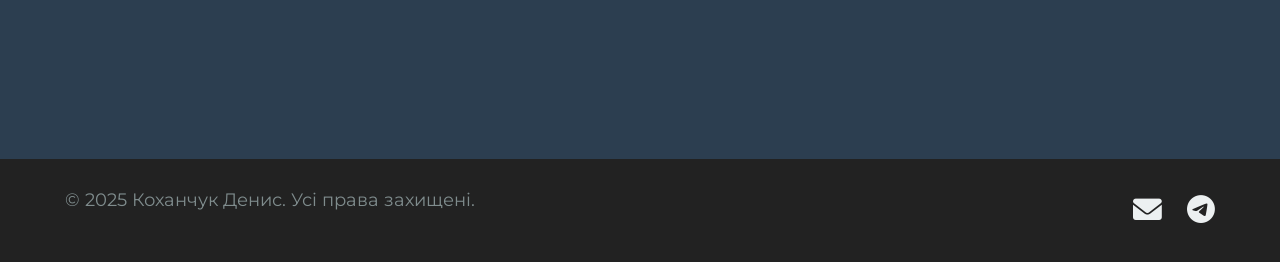
==== commit 46a1cffd: "Add files via upload" ====
--- a/home.html
+++ b/home.html
@@ -3,185 +3,187 @@
 <head>
     <meta charset="UTF-8">
     <meta name="viewport" content="width=device-width, initial-scale=1.0">
-    <title>Frontend Курс: Від Новачка до Junior</title>
+    <title>Коханчук Денис - Ваш Front-End Розробник</title>
     <link rel="stylesheet" href="home.css">
-    <link href="https://fonts.googleapis.com/css2?family=Montserrat:wght@300;400;500;600;700;800&display=swap" rel="stylesheet">
-    <link href="https://fonts.googleapis.com/css2?family=Inter:wght@400;600;700&display=swap" rel="stylesheet">
+    <link href="https://fonts.googleapis.com/css2?family=Montserrat:wght@400;600;700&display=swap" rel="stylesheet">
+    <link rel="stylesheet" href="https://cdnjs.cloudflare.com/ajax/libs/font-awesome/6.0.0-beta3/css/all.min.css">
 </head>
 <body>
-    <header>
-        <div class="container">
-            <h1 class="logo">Frontend Курс</h1>
-            <nav>
-                <ul>
-                    <li><a href="#about">Про курс</a></li>
-                    <li><a href="#structure">Структура</a></li>
-                    <li><a href="#roadmap">Роадмап</a></li>
-                    <li><a href="#mentor">Ментор</a></li>
-                    <li><a href="#faq">FAQ</a></li>
-                </ul>
-            </nav>
-        </div>
-    </header>
+    <div class="header">
+        <nav class="container">
+            <div class="logo">Коханчук Денис</div>
+            <button class="mobile-nav-toggle" aria-controls="primary-navigation" aria-expanded="false">
+                <i class="fas fa-bars"></i>
+            </button>
+            <ul class="nav-links" id="primary-navigation">
+                <li><a href="#about">Про мене</a></li>
+                <li><a href="#projects">Проекти</a></li>
+                <li><a href="#skills">Навички</a></li>
+                <li><a href="#pricing">Ціни</a></li>
+                <li><a href="#contact">Контакти</a></li>
+            </ul>
+        </nav>
+    </div>
 
-    <section id="hero">
-        <div class="container">
-            <h2>Опануйте основи Frontend-розробки з нуля!</h2>
-            <p>Ваш шлях у світ програмування починається тут.</p>
-        </div>
-    </section>
-
-    <section id="about" class="section-padding">
-        <div class="container">
-            <h3>Підготовчий етап</h3>
-            <p>Цільова аудиторія курсу - початківці, які не мають технічної освіти, але прагнуть опанувати основи Frontend.</p>
-            <p>Ми ознайомимо студентів з базовими поняттями HTML та CSS, дамо уявлення про професію Frontend-розробника, включаючи обов'язки, зарплати та ринок праці. Навчимо створювати простий сайт з нуля (дизайн + верстка)  та підготуємо до проходження співбесіди на позицію Junior.</p>
-            <div class="features-grid">
-                <div class="feature-card">
-                    <h4>Формат навчання</h4>
-                    <ul>
-                        <li>Короткі відео (10-20 хв)</li>
-                        <li>Домашні завдання </li>
-                        <li>Теоретичні тести </li>
-                        <li>Сесії запитань/відповідей онлайн </li>
-                    </ul>
-                </div>
-                <div class="feature-card">
-                    <h4>Фінальна мета курсу</h4>
-                    <ul>
-                        <li>Самостійно створити сайт </li>
-                        <li>Знати HTML та CSS на базовому рівні</li>
-                        <li>Розуміти роль Frontend-розробника</li>
-                        <li>Бути готовим до проходження інтерв’ю на Junior-позицію</li>
-                    </ul>
+    <section class="hero">
+        <div class="hero-content container">
+            <div class="hero-text animate-slide-right">
+                <h1>Привіт! Я <span class="highlight">Коханчук Денис</span></h1>
+                <p>Ваш Front-End розробник з 2020 року, створюю інноваційні та зручні веб-інтерфейси.</p>
+                <div class="hero-buttons">
+                    <a href="#projects" class="btn primary-btn">Переглянути мої роботи</a>
+                    <a href="#skills" class="btn primary-btn">Переглянути мої вміння</a>
                 </div>
             </div>
-            <p class="project-link-text">Проект, який робиться протягом курсу, можна переглянути тут: <a href="https://www.zolotoy-nektar.com.ua/" target="_blank" class="link-styled">Приклад проекту</a></p>
-            <p class="project-link-text">Приєднатися до курсу: <a href="https://t.me/+j1HDbdruZbBkODcy" target="_blank" class="link-styled">Приєднатися</a></p>
-            <p class="project-link-text">Ціна курсу: 500грн</p>
-        </div>
-    </section>
-
-    <section id="structure" class="section-padding alt-bg">
-        <div class="container">
-            <h3>Розробка структури курсу</h3>
-            <div class="structure-content">
-                <div class="structure-module">
-                    <h4>Основні модулі</h4>
-                    <ul>
-                        <li>Вступ до Frontend: огляд індустрії, інструменти </li>
-                        <li>HTML5: структура документа, теги, семантика</li>
-                        <li>CSS3: селектори, властивості </li>
-                        <li>Практичний проєкт: створення сайту-портфоліо </li>
-                    </ul>
-                </div>
-                <div class="structure-module">
-                    <h4>Формат контенту</h4>
-                    <ul>
-                        <li>Відеоуроки (10-20 хв)</li>
-                        <li>Домашні завдання до кожного модуля </li>
-                        <li>Короткі тести після модулів </li>
-                        <li>Фінальний тест </li>
-                        <li>Сесії «питання/відповіді» онлайн </li>
-                    </ul>
-                </div>
-            </div>
-            <h4>Сертифікація та відбір</h4>
-            <p>Сертифікат отримують учні, які виконали щонайменше 3 домашніх завдання.</p>
-            <p>Студенти, які виконали всі завдання та склали фінальний тест на високий бал, потрапляють до другої хвилі курсу (поглиблений рівень).</p>
-        </div>
-    </section>
-
-    <section id="roadmap" class="section-padding">
-        <div class="container">
-            <h3>Роадмап курсу</h3>
-            <div class="roadmap-table-container">
-                <table>
-                    <thead>
-                        <tr>
-                            <th>День</th>
-                            <th>Зміст заняття</th>
-                        </tr>
-                    </thead>
-                    <tbody>
-                        <tr>
-                            <td>День 1</td>
-                            <td>Ознайомлення з курсом, VSCode, структура HTML-документа </td>
-                        </tr>
-                        <tr>
-                            <td>День 2</td>
-                            <td>Теорія Frontend, як все працює в браузері </td>
-                        </tr>
-                        <tr>
-                            <td>День 3-6</td>
-                            <td>HTML програмування </td>
-                        </tr>
-                        <tr>
-                            <td>День 7-9</td>
-                            <td>CSS: програмування </td>
-                        </tr>
-                        <tr>
-                            <td>День 10</td>
-                            <td>Онлайн-сесія: запитання/відповіді, розбір помилок </td>
-                        </tr>
-                        <tr>
-                            <td>День 11</td>
-                            <td>Фінальний тест, відбір до другої хвилі курсу </td>
-                        </tr>
-                    </tbody>
-                </table>
-            </div>
-        </div
-    </section>
-
-    <section id="mentor" class="section-padding alt-bg">
-        <div class="container">
-            <h3>Ментор курсу</h3>
-            <div class="mentor-info-card">
-                <img src="https://via.placeholder.com/200/007bff/ffffff?text=Mentor+Photo" alt="Фото Коханчука Дениса" class="mentor-photo">
-                <div class="mentor-details">
-                    <p><strong>Коханчук Денис</strong> - досвідчений фахівець, який проведе вас крізь всі етапи навчання та поділиться своїм практичним досвідом.</p>
-                    <p>Денис допоможе вам не лише опанувати технічні навички, а й підготуватися до реальних викликів у професії Frontend-розробника.</p>
-                </div>
+            <div class="hero-image animate-fade-in">
+                <img src="img/I.jpg" alt="Ваше фото">
             </div>
         </div>
     </section>
 
-    <section id="faq" class="section-padding">
-        <div class="container">
-            <h3>Часті запитання</h3>
-            <div class="faq-accordion">
-                <div class="faq-item">
-                    <div class="faq-question">Чи потрібна технічна освіта для початку курсу?</div>
-                    <div class="faq-answer"><p>Ні, курс розроблений спеціально для початківців, які не мають технічної освіти.</p></div>
-                </div>
-                <div class="faq-item">
-                    <div class="faq-question">Яка тривалість відеоуроків?</div>
-                    <div class="faq-answer"><p>Тривалість відеоуроків становить 10-20 хвилин.</p></div>
-                </div>
-                <div class="faq-item">
-                    <div class="faq-question">Як отримати сертифікат?</div>
-                    <div class="faq-answer"><p>Сертифікат отримують учні, які виконали щонайменше 3 домашніх завдання.</p></div>
-                </div>
-                <div class="faq-item">
-                    <div class="faq-question">Що таке "друга хвиля курсу"?</div>
-                    <div class="faq-answer"><p>Студенти, які виконали всі завдання та склали фінальний тест на високий бал, потрапляють до другої хвилі курсу (поглиблений рівень).</p></div>
-                </div>
-                <div class="faq-item">
-                    <div class="faq-question">Як приєднатися до курсу?</div>
-                    <div class="faq-answer"><p> <a href="  https://t.me/+j1HDbdruZbBkODcy">Натисни</a></p></div>
+    <main>
+        <section id="about" class="about-me container section-padding">
+            <h2 class="animate-fade-in">Про мене</h2>
+            <div class="about-content">
+                <p class="animate-slide-up">Мене звати Денисі я Front-End розробник з досвідом роботи з 2020 року. Моя пристрасть — перетворювати складні ідеї на чисті, функціональні та естетично привабливі веб-інтерфейси. Я вірю, що якісний код та увага до деталей є ключовими для створення чудового користувацького досвіду.</p>
+                <p class="animate-slide-up">За ці роки я працював над різними проектами, від адаптивних лендінгів до складних односторінкових додатків (SPA). Постійно вивчаю нові технології та найкращі практики, щоб мої рішення були завжди на висоті.</p>
+                <h3 class="animate-slide-up">Моя філософія</h3>
+                <ul class="animate-slide-up">
+                    <li class="animate-fade-in">Чистий та підтримуваний код</li>
+                    <li class="animate-fade-in">Адаптивність та кросбраузерність</li>
+                    <li class="animate-fade-in">Орієнтація на користувацький досвід (UX)</li>
+                </ul>
+                <a href="#contact" class="btn primary-btn animate-fade-in">Замовити проект</a>
+            </div>
+        </section>
+
+        <section id="skills" class="skills-section section-padding">
+            <div class="container">
+                <h2 class="animate-fade-in">Мої Навички та Технології</h2>
+                <div class="skills-grid">
+                    <div class="skill-item animate-fade-in">
+                        <i class="fab fa-html5"></i>
+                        <h3>HTML5 & CSS3</h3>
+                        <p>Семантична верстка, Flexbox, Grid, CSS, Bootstrap.</p>
+                    </div>
+                    <div class="skill-item animate-fade-in">
+                        <i class="fab fa-js-square"></i>
+                        <h3>JavaScript</h3>
+                        <p>Надійний, чистий та ефективний код, взаємодія з DOM, робота з API.</p>
+                    </div>
+                    <div class="skill-item animate-fade-in">
+                        <i class="fab fa-react"></i>
+                        <h3>React.js</h3>
+                        <p>Достатній рівень</p>
+                    </div>
+                    <div class="skill-item animate-fade-in">
+                        <i class="fab fa-vuejs"></i>
+                        <h3>Vue.js</h3>
+                        <p>Достатній рівень</p>
+                    </div>
+                    <div class="skill-item animate-fade-in">
+                        <i class="fas fa-code"></i>
+                        <h3>Інструменти розробки</h3>
+                        <p>Git,Figma (базовий рівень).</p>
+                    </div>
+                    <div class="skill-item animate-fade-in">
+                        <i class="fas fa-certificate"></i>
+                        <h3>Сертифікати</h3>
+                        <p>Маю сертифікати від Coursera, Prometheus з Front-End розробки та суміжних технологій.</p>
+                    </div>
                 </div>
             </div>
-        </div>
-    </section>
+        </section>
+
+        <section id="projects" class="projects-section section-padding">
+            <div class="container">
+                <h2 class="animate-fade-in">Мої Проекти</h2>
+                <div class="projects-grid">
+                    <div class="project-card animate-fade-in">
+                        <img src="img/site-design-photo-5.png" alt="Проект 1">
+                        <div class="project-card-content">
+                            <h3>Сайти для продажі їжі</h3>
+                            <p>Моя роль в проекті: Дизайн та верстка.</p>
+                        </div>
+                    </div>
+                    <div class="project-card animate-fade-in">
+                        <img src="img/zakaz-sajta-dlya-dostavki-edy.jpg" alt="Проект 2">
+                        <div class="project-card-content">
+                            <h3>Продажа піци</h3>
+                            <p>Моя роль в проекті: повністю створений Front-end і трішки Back-end.</p>
+                        </div>
+                    </div>
+                    <div class="project-card animate-fade-in">
+                        <img src="img/0357c0b25cf75893381699fd96570eee_700.png" alt="Проект 3">
+                        <div class="project-card-content">
+                            <h3>Власний магазин</h3>
+                            <p>На замовлення створений 8 сторінковий сайт.</p>
+                        </div>
+                    </div>
+                </div>
+            </div>
+        </section>
+
+        <section id="pricing" class="pricing-section section-padding">
+            <div class="container">
+                <h2 class="animate-fade-in">Послуги та Розцінки</h2>
+                <div class="pricing-grid">
+                    <div class="pricing-card animate-fade-in">
+                        <h3>Малий</h3>
+                        <p class="price">Від <span>$30</span></p>
+                        <ul>
+                            <li><i class="fas fa-check"></i> Адаптивна верстка 1-8 сторінок</li>
+                            <li><i class="fas fa-check"></i> Базові анімації</li>
+                            <li><i class="fas fa-check"></i> Оптимізація для мобільних пристроїв</li>
+                            <li><i class="fas fa-check"></i> Термін: 1-4 днів</li>
+                        </ul>
+                        <a href="#contact" class="btn primary-btn">Замовити</a>
+                    </div>
+                    <div class="pricing-card featured animate-fade-in">
+                        <h3>Стандарт</h3>
+                        <p class="price">Від <span>$60</span></p>
+                        <ul>
+                            <li><i class="fas fa-check"></i> Адаптивна верстка 8-16 сторінок</li>
+                            <li><i class="fas fa-check"></i> Анімації</li>
+                            <li><i class="fas fa-check"></i> Оптимізація для мобільних пристроїв</li>
+                            <li><i class="fas fa-check"></i> Розширена функціональність</li>
+                            <li><i class="fas fa-check"></i> Термін: 4-7 днів</li>
+                        </ul>
+                        <a href="#contact" class="btn primary-btn">Замовити</a>
+                    </div>
+                    <div class="pricing-card animate-fade-in">
+                        <h3>Індивідуальний Проект</h3>
+                        <p class="price">Від <span>$100</span></p>
+                        <ul>
+                            <li><i class="fas fa-check"></i> Велика кількість сторінок</li>
+                            <li><i class="fas fa-check"></i> Інтеграція з бекендом</li>
+                            <li><i class="fas fa-check"></i> Консультації та підтримка</li>
+                            <li><i class="fas fa-check"></i>  Складна анімація, інтерактив, слайдери</li>
+                        </ul>
+                        <a href="#contact" class="btn primary-btn">Обговорити</a>
+                    </div>
+                </div>
+                <p class="note animate-fade-in">У кожен пакет можна додати або прибрати певні функції — усе обговорюється. Напиши в особисті повідомлення, щоб уточнити деталі, підібрати найкращий варіант саме під твій бюджет та завдання. <a href="#contact">зв'яжіться зі мною</a>.</p>
+            </div>
+        </section>
+
+        <section id="contact" class="contact-section section-padding">
+            <div class="container">
+                <h2 class="animate-fade-in">Зв'язатися зі мною</h2>
+            </div>
+        </section>
+    </main>
 
     <footer>
         <div class="container">
-            <p>&copy; 2023 Frontend Курс. Всі права захищені.</p>
-            <p>Створено з любов'ю до коду та для вашого майбутнього у веб-розробці.</p>
+            <p>&copy; 2025 Коханчук Денис. Усі права захищені.</p>
+            <div class="footer-social-links">
+                <a href="mailto:deniskokhanchuk@gmail.com" aria-label="Email"><i class="fas fa-envelope"></i></a>
+                <a href="https://t.me/joorkool" target="_blank" aria-label="Telegram"><i class="fab fa-telegram-plane"></i></a>
+            </div>
         </div>
     </footer>
 
     <script src="home.js"></script>
 </body>
-</html>
+</html>
--- a/home.css
+++ b/home.css
@@ -1,513 +1,786 @@
-/* Basic Reset & Typography */
-* {
+/* Core Variables & Resets */
+:root {
+  --primary-color: #2c3e50; /* Dark Charcoal - primary text, some backgrounds */
+  --secondary-color: #7f8c8d; /* Muted Gray - secondary text, borders */
+  --accent-color: #3498db; /* Bright Blue - highlights, buttons */
+  --text-color: #333;
+  --light-text-color: #ecf0f1; /* Off-white for dark backgrounds */
+  --bg-light: #f8f8f8; /* Light gray background */
+  --bg-dark: #222; /* Dark background for footers/sections */
+  --card-bg: #ffffff; /* White background for cards */
+  --border-color: #e0e0e0; /* Light gray for borders */
+
+  --shadow-light: 0 4px 12px rgba(0, 0, 0, 0.08);
+  --shadow-medium: 0 8px 25px rgba(0, 0, 0, 0.15);
+  --transition-speed: 0.4s;
+  --transition-ease: cubic-bezier(0.25, 0.8, 0.25, 1); /* Ease-out-expo-like */
+}
+
+/* Base Resets */
+*, *::before, *::after {
   margin: 0;
   padding: 0;
   box-sizing: border-box;
 }
 
+html {
+  scroll-behavior: smooth;
+}
+
 body {
-  font-family: 'Inter', sans-serif; /* A modern, clean font */
+  font-family: 'Montserrat', sans-serif;
   line-height: 1.7;
-  color: #34495e; /* Darker, softer text color */
-  background-color: #ecf0f1; /* Light, subtle background */
-  scroll-behavior: smooth;
-}
-
+  color: var(--text-color);
+  background-color: var(--bg-light);
+  overflow-x: hidden; /* Prevent horizontal scrollbar on animations */
+}
+
+/* Utility Classes */
 .container {
-  max-width: 1100px; /* Slightly narrower for a more focused layout */
+  width: 100%; /* Full width on mobile */
+  max-width: 1200px; /* Max width on larger screens */
   margin: 0 auto;
-  padding: 20px 25px; /* More padding on sides */
-}
-
-h1, h2, h3, h4 {
-  font-family: 'Montserrat', sans-serif; /* Use Montserrat for headings */
-  color: #2c3e50; /* Darker heading color */
-  margin-bottom: 20px;
+  padding: 0 20px; /* Default padding for mobile */
+}
+
+.section-padding {
+  padding: 80px 0; /* Default padding for sections on mobile */
+}
+
+/* Base Typography - Mobile First */
+h1, h2, h3, h4, h5, h6 {
+  margin-bottom: 1.2em;
   font-weight: 700;
-}
-
-h1 { font-size: 2.8em; }
-h2 { font-size: 2.4em; }
-h3 { font-size: 2em; margin-bottom: 30px; text-align: center;}
-h4 { font-size: 1.6em; }
+  line-height: 1.2;
+  color: var(--primary-color);
+}
+
+h1 {
+  font-size: clamp(2.5rem, 8vw, 4.5rem); /* Responsive H1 */
+  color: var(--primary-color); /* Adjusted for hero section text color */
+}
+
+h2 {
+  font-size: clamp(2rem, 7vw, 3.2rem); /* Responsive H2 */
+  text-align: center;
+  margin-bottom: 2em; /* Adjusted spacing for mobile */
+  position: relative;
+  padding-bottom: 0.5em;
+}
+
+h2::after {
+  content: '';
+  position: absolute;
+  left: 50%;
+  bottom: 0;
+  transform: translateX(-50%);
+  width: 60px;
+  height: 4px;
+  background-color: var(--accent-color);
+  border-radius: 2px;
+}
+
+h3 {
+  font-size: clamp(1.5rem, 5vw, 2.2rem); /* Responsive H3 */
+}
 
 p {
-  margin-bottom: 15px;
-}
-
-ul {
-  list-style: none; /* Remove default list style */
-  margin-bottom: 15px;
-}
-
-ul li {
-  margin-bottom: 8px;
-  padding-left: 25px;
-  position: relative;
-}
-
-ul li::before {
-  content: '→'; /* Custom bullet point */
-  color: #3498db;
-  position: absolute;
+  margin-bottom: 1.2em;
+  font-size: clamp(1rem, 2.5vw, 1.15rem); /* Responsive Paragraph */
+  color: var(--secondary-color);
+}
+
+a {
+  text-decoration: none;
+  color: var(--accent-color);
+  transition: color var(--transition-speed) var(--transition-ease);
+}
+
+a:hover {
+  color: #1a71b8; /* Darker blue */
+}
+
+/* Buttons */
+.btn {
+  display: inline-flex;
+  align-items: center;
+  justify-content: center;
+  padding: 14px 28px; /* Slightly larger for touch */
+  border-radius: 8px;
+  font-weight: 600;
+  font-size: 1rem; /* Base font size for buttons */
+  cursor: pointer;
+  border: none;
+  transition: all var(--transition-speed) var(--transition-ease);
+  box-shadow: var(--shadow-light);
+  gap: 8px;
+}
+
+.primary-btn {
+  background-color: var(--accent-color);
+  color: var(--light-text-color);
+}
+
+.primary-btn:hover {
+  background-color: #1a71b8;
+  transform: translateY(-3px);
+  box-shadow: var(--shadow-medium);
+}
+
+.secondary-btn {
+  background-color: transparent;
+  color: var(--accent-color);
+  border: 2px solid var(--accent-color);
+}
+
+.secondary-btn:hover {
+  background-color: var(--accent-color);
+  color: var(--light-text-color);
+  transform: translateY(-3px);
+  box-shadow: var(--shadow-medium);
+}
+
+.small-btn {
+  padding: 10px 20px; /* Adjusted for mobile */
+  font-size: 0.9rem;
+  border-radius: 6px;
+}
+
+/* Header & Mobile Navigation */
+.header {
+  position: fixed;
+  top: 0;
   left: 0;
-  font-weight: bold;
-}
-
-a {
-  color: #3498db; /* Primary blue for links */
-  text-decoration: none;
-  transition: color 0.3s ease;
-}
-
-a:hover {
-  color: #2980b9;
-  text-decoration: underline;
-}
-
-/* Header */
-header {
-  background-color: #2c3e50; /* Darker header */
-  color: #ecf0f1;
+  width: 100%;
+  z-index: 1000;
+  background-color: rgba(255, 255, 255, 0.98); /* Slightly less opaque for a modern feel */
+  box-shadow: var(--shadow-light);
   padding: 15px 0;
-  position: sticky;
-  top: 0;
-  z-index: 1000;
-  box-shadow: 0 4px 10px rgba(0,0,0,0.1);
-}
-
-header .logo {
-  color: #ecf0f1;
-  text-align: left;
-  margin-bottom: 0;
-  font-size: 1.8em;
-  font-weight: 800;
-}
-
-header .container {
+}
+
+.header .container {
   display: flex;
   justify-content: space-between;
   align-items: center;
-}
-
-header nav ul {
-  margin: 0;
-  text-align: right;
-}
-
-header nav ul li {
-  display: inline-block;
-  margin-left: 25px;
-  padding-left: 0; /* Remove padding from custom bullet */
-}
-
-header nav ul li::before {
-  content: none; /* Remove custom bullet for nav items */
-}
-
-header nav ul li a {
-  color: #ecf0f1;
-  font-weight: 500;
-  transition: color 0.3s ease, border-bottom 0.3s ease;
-  border-bottom: 2px solid transparent;
-  padding-bottom: 5px;
-}
-
-header nav ul li a:hover {
-  color: #3498db;
-  text-decoration: none;
-  border-bottom: 2px solid #3498db;
-}
-
-/* Hero Section */
-#hero {
-  background: linear-gradient(rgba(44, 62, 80, 0.7), rgba(44, 62, 80, 0.7)), url('https://source.unsplash.com/1600x900/?coding,abstract') no-repeat center center/cover;
-  color: #ecf0f1;
-  text-align: center;
-  padding: 120px 20px; /* More vertical padding */
-  height: 70vh; /* Make it more prominent */
-  display: flex;
+  padding: 0 20px; /* Ensure padding inside header container */
+}
+
+.logo {
+  font-size: 1.8rem;
+  font-weight: 700;
+  color: var(--primary-color);
+  line-height: 1;
+}
+
+.nav-links {
+  list-style: none;
+  display: flex; /* Hidden by default on mobile, flex on desktop */
+}
+
+/* Mobile Nav Toggle (Hamburger Icon) */
+.mobile-nav-toggle {
+  display: block; /* Always visible on mobile */
+  background: none;
+  border: none;
+  font-size: 2rem;
+  color: var(--primary-color);
+  cursor: pointer;
+  z-index: 1001; /* Ensure it's above everything */
+}
+
+/* Mobile Nav Overlay */
+.nav-links {
+  position: fixed;
+  top: 70px; /* Height of the header */
+  left: 0;
+  width: 100%;
+  height: calc(100vh - 70px); /* Full height of viewport minus header */
+  background-color: rgba(255, 255, 255, 0.98);
+  flex-direction: column; /* Stack items vertically */
   align-items: center;
   justify-content: center;
-  flex-direction: column;
-  text-shadow: 0 2px 5px rgba(0,0,0,0.3);
-}
-
-#hero h2 {
-  font-size: 3.5em;
-  margin-bottom: 25px;
-  color: #ecf0f1;
-  font-weight: 800;
-  line-height: 1.2;
-}
-
-#hero p {
-  font-size: 1.4em;
-  margin-bottom: 40px;
-  color: #bdc3c7;
-  max-width: 700px;
-}
-
-.btn {
-  display: inline-block;
-  padding: 15px 35px;
-  border-radius: 50px; /* Pill-shaped buttons */
-  text-transform: uppercase;
-  font-weight: 700;
-  letter-spacing: 1px;
-  transition: all 0.3s ease;
-  box-shadow: 0 5px 15px rgba(0,0,0,0.2);
-}
-
-.btn-primary {
-  background-color: #3498db;
-  color: #fff;
-  border: 2px solid #3498db;
-}
-
-.btn-primary:hover {
-  background-color: #2980b9;
-  border-color: #2980b9;
-  transform: translateY(-3px); /* Subtle lift effect */
-  box-shadow: 0 8px 20px rgba(0,0,0,0.3);
-  text-decoration: none;
-}
-
-/* Sections */
-.section-padding {
-  padding: 80px 0; /* More padding between sections */
-  border-bottom: 1px solid #dde1e5;
-}
-
-.section-padding:last-of-type {
-  border-bottom: none;
-}
-
-.alt-bg {
-  background-color: #f8f8f8; /* Lighter background for alternating sections */
-}
-
-/* Features Grid */
-.features-grid {
-  display: grid;
-  grid-template-columns: repeat(auto-fit, minmax(320px, 1fr));
-  gap: 30px;
-  margin-top: 40px;
-}
-
-.feature-card {
-  background-color: #fff;
-  padding: 30px;
-  border-radius: 12px;
-  box-shadow: 0 8px 20px rgba(0,0,0,0.08);
-  transition: transform 0.3s ease, box-shadow 0.3s ease;
-}
-
-.feature-card:hover {
-  transform: translateY(-5px);
-  box-shadow: 0 12px 25px rgba(0,0,0,0.12);
-}
-
-.feature-card h4 {
-  color: #3498db;
-  margin-bottom: 20px;
-  font-weight: 700;
-  text-align: center;
-}
-
-.feature-card ul {
-  margin-top: 15px;
-}
-
-.project-link-text {
-  text-align: center;
-  margin-top: 40px;
-  font-size: 1.1em;
-}
-
-.link-styled {
-  font-weight: 600;
-  color: #3498db;
-  text-decoration: none;
-  border-bottom: 2px solid #3498db;
-  padding-bottom: 3px;
-  transition: all 0.3s ease;
-}
-
-.link-styled:hover {
-  color: #2980b9;
-  border-color: #2980b9;
-  background-color: rgba(52, 152, 219, 0.1);
-  border-radius: 5px;
-}
-
-/* Structure Content */
-.structure-content {
-  display: grid;
-  grid-template-columns: 1fr 1fr;
-  gap: 40px;
-  margin-top: 30px;
-}
-
-.structure-module {
-  background-color: #fff;
-  padding: 30px;
-  border-radius: 12px;
-  box-shadow: 0 8px 20px rgba(0,0,0,0.08);
-}
-
-.structure-module h4 {
-  color: #2c3e50;
-  margin-bottom: 20px;
-  text-align: left;
-}
-
-/* Roadmap Table */
-.roadmap-table-container {
-  overflow-x: auto; /* For responsive tables */
-  margin-top: 40px;
-}
-
-table {
+  transform: translateX(100%); /* Start off-screen to the right */
+  transition: transform var(--transition-speed) var(--transition-ease);
+  box-shadow: 0 10px 30px rgba(0, 0, 0, 0.2);
+  display: flex; /* Ensure flex context for alignment */
+}
+
+.nav-links.open {
+  transform: translateX(0); /* Slide in */
+}
+
+.nav-links li {
+  margin: 25px 0; /* Vertical spacing */
+  opacity: 0; /* Hidden for staggered animation */
+  transform: translateY(20px);
+  transition: opacity 0.3s ease-out, transform 0.3s ease-out;
+}
+
+/* Staggered animation for menu items */
+.nav-links.open li:nth-child(1) { opacity: 1; transform: translateY(0); transition-delay: 0.1s; }
+.nav-links.open li:nth-child(2) { opacity: 1; transform: translateY(0); transition-delay: 0.15s; }
+.nav-links.open li:nth-child(3) { opacity: 1; transform: translateY(0); transition-delay: 0.2s; }
+.nav-links.open li:nth-child(4) { opacity: 1; transform: translateY(0); transition-delay: 0.25s; }
+.nav-links.open li:nth-child(5) { opacity: 1; transform: translateY(0); transition-delay: 0.3s; } /* For 5 items */
+
+
+.nav-links a {
+  font-size: 1.6rem; /* Larger for touch */
+  color: var(--primary-color);
+}
+
+/* Hero Section */
+.hero {
+  background: linear-gradient(135deg, #a8d5e2 0%, #b8e6f1 100%); /* Soft blue gradient */
+  padding: 150px 0 80px; /* Adjust padding for fixed header on mobile */
+  min-height: 100vh;
+  display: flex;
+  align-items: center;
+  position: relative;
+  overflow: hidden;
+  text-align: center; /* Center content on mobile */
+}
+
+.hero::before { /* Animated background pattern */
+  content: '';
+  position: absolute;
+  top: 0;
+  left: 0;
   width: 100%;
-  border-collapse: separate; /* For rounded corners on cells */
-  border-spacing: 0;
-  margin-top: 20px;
-  box-shadow: 0 8px 20px rgba(0,0,0,0.08);
-  border-radius: 12px;
-  overflow: hidden; /* Ensures rounded corners apply */
-}
-
-table th, table td {
-  padding: 15px 20px;
-  border: none; /* Remove individual cell borders */
-  text-align: left;
-  vertical-align: top;
-}
-
-table th {
-  background-color: #3498db;
-  color: #fff;
-  font-weight: 700;
-  text-transform: uppercase;
-  letter-spacing: 0.5px;
-}
-
-table tbody tr:nth-child(even) {
-  background-color: #f5faff; /* Lighter blue tint for even rows */
-}
-
-table tbody tr:hover {
-  background-color: #eaf6ff; /* More prominent hover effect */
-  transition: background-color 0.3s ease;
-}
-
-table th:first-child { border-top-left-radius: 12px; }
-table th:last-child { border-top-right-radius: 12px; }
-table tbody tr:last-child td:first-child { border-bottom-left-radius: 12px; }
-table tbody tr:last-child td:last-child { border-bottom-right-radius: 12px; }
-
-
-/* Mentor Section */
-.mentor-info-card {
-  display: flex;
+  height: 100%;
+  background-image: url("data:image/svg+xml,%3Csvg width='40' height='40' viewBox='0 0 40 40' xmlns='http://www.w3.org/2000/svg'%3E%3Cg fill='%2392d4ed' fill-opacity='0.4' fill-rule='evenodd'%3E%3Cpath d='M0 40L40 0H20L0 20zm40 0V0H20L40 20z'/%3E%3C/g%3E%3C/svg%3E");
+  background-size: 80px 80px;
+  animation: backgroundMove 60s linear infinite alternate;
+  opacity: 0.5;
+  z-index: 0;
+}
+
+@keyframes backgroundMove {
+  from {
+      background-position: 0 0;
+  }
+  to {
+      background-position: 100% 100%;
+  }
+}
+
+.hero-content {
+  display: flex;
+  flex-direction: column; /* Stack vertically on mobile */
   align-items: center;
   gap: 40px;
+  position: relative;
+  z-index: 1;
+}
+
+.hero-text {
+  flex: 2;
+  min-width: 280px;
+}
+
+.hero-text p {
+  font-size: 1.1rem; /* Slightly larger for mobile readability */
+  margin-bottom: 30px;
+}
+
+.hero-buttons {
+  display: flex;
+  flex-direction: column; /* Stack buttons on mobile */
+  gap: 15px;
+  width: 100%; /* Full width for buttons */
+  max-width: 300px; /* Limit button width */
+  margin: 0 auto;
+}
+
+.hero-buttons .btn {
+  width: 100%;
+}
+
+.hero-image {
+  flex: 1;
+  min-width: 200px; /* Smaller image on mobile */
+  margin-top: 40px; /* Space between text and image */
+}
+
+.hero-image img {
+  max-width: 280px; /* Max width for mobile image */
+  border-radius: 15px;
+  box-shadow: var(--shadow-medium);
+  transition: transform var(--transition-speed) var(--transition-ease);
+}
+
+.hero-image img:hover {
+  transform: scale(1.03);
+}
+
+.highlight {
+  color: var(--accent-color);
+}
+
+/* About Section */
+.about-me .about-content {
+  text-align: center;
+  max-width: 900px;
+  margin: 0 auto;
+}
+
+.about-me ul {
+  list-style: none;
+  margin-top: 30px;
+  display: flex;
+  flex-wrap: wrap;
+  justify-content: center;
+  gap: 15px; /* Smaller gap on mobile */
+}
+
+.about-me ul li {
+  background-color: #e0f7fa;
+  padding: 12px 20px; /* Smaller padding */
+  border-radius: 8px;
+  box-shadow: var(--shadow-light);
+  font-weight: 600;
+  font-size: 0.95rem; /* Slightly smaller font */
+  color: var(--accent-color);
+  transition: transform var(--transition-speed) var(--transition-ease), box-shadow var(--transition-speed) var(--transition-ease);
+}
+
+.about-me ul li:hover {
+  transform: translateY(-3px);
+  box-shadow: var(--shadow-medium);
+}
+
+/* Skills Section */
+.skills-section {
+  background-color: #fff;
+}
+
+.skills-grid {
+  display: grid;
+  grid-template-columns: repeat(auto-fit, minmax(250px, 1fr)); /* Adjusted min-width for mobile */
+  gap: 30px;
+  margin-top: 50px;
+}
+
+.skill-item {
+  background-color: var(--card-bg);
+  padding: 30px; /* Smaller padding */
+  border-radius: 12px;
+  text-align: center;
+  box-shadow: var(--shadow-light);
+  transition: transform var(--transition-speed) var(--transition-ease), box-shadow var(--transition-speed) var(--transition-ease);
+  display: flex;
+  flex-direction: column;
+  align-items: center;
+  justify-content: center;
+}
+
+.skill-item:hover {
+  transform: translateY(-5px);
+  box-shadow: var(--shadow-medium);
+}
+
+.skill-item i {
+  font-size: 3rem; /* Slightly smaller icon */
+  color: var(--accent-color);
+  margin-bottom: 15px;
+}
+
+.skill-item h3 {
+  font-size: 1.5rem;
+  margin-bottom: 8px;
+}
+
+.skill-item p {
+  font-size: 0.9rem;
+}
+
+/* Projects Section */
+.projects-section {
+  background-color: var(--bg-light);
+}
+
+.projects-grid {
+  display: grid;
+  grid-template-columns: repeat(auto-fit, minmax(280px, 1fr)); /* Adjusted min-width */
+  gap: 30px;
+  margin-top: 50px;
+}
+
+.project-card {
+  background-color: var(--card-bg);
+  border-radius: 12px;
+  box-shadow: var(--shadow-light);
+  overflow: hidden;
+  transition: transform var(--transition-speed) var(--transition-ease), box-shadow var(--transition-speed) var(--transition-ease);
+  display: flex;
+  flex-direction: column;
+}
+
+.project-card:hover {
+  transform: translateY(-5px);
+  box-shadow: var(--shadow-medium);
+}
+
+.project-card img {
+  width: 100%;
+  height: 180px; /* Smaller image height on mobile */
+  object-fit: cover;
+  display: block;
+}
+
+.project-card-content {
+  padding: 20px; /* Smaller padding */
+  display: flex;
+  flex-direction: column;
+  flex-grow: 1;
+}
+
+.project-card h3 {
+  font-size: 1.5rem;
+  margin-bottom: 8px;
+}
+
+.project-card p {
+  font-size: 0.95rem;
+  flex-grow: 1;
+}
+
+.project-links {
+  margin-top: 15px;
+  display: flex;
+  gap: 8px; /* Smaller gap */
+  flex-wrap: wrap;
+}
+
+.more-projects-text {
+  text-align: center;
   margin-top: 40px;
+  font-size: 1rem;
+}
+
+/* Pricing Section */
+.pricing-section {
   background-color: #fff;
-  padding: 40px;
-  border-radius: 15px;
-  box-shadow: 0 10px 30px rgba(0,0,0,0.1);
-  flex-wrap: wrap; /* Allow wrapping on smaller screens */
-  justify-content: center;
-}
-
-.mentor-photo {
-  width: 200px;
-  height: 200px;
-  border-radius: 50%;
-  object-fit: cover;
-  border: 6px solid #3498db;
-  box-shadow: 0 5px 15px rgba(0,0,0,0.2);
-}
-
-.mentor-details {
-  flex: 1;
-  min-width: 280px; /* Ensure text doesn't get too narrow */
-}
-
-.mentor-details p {
-  font-size: 1.15em;
-  line-height: 1.8;
-}
-
-/* FAQ Section (Accordion) */
-.faq-accordion {
+}
+
+.pricing-grid {
+  display: grid;
+  grid-template-columns: repeat(auto-fit, minmax(280px, 1fr)); /* Adjusted min-width */
+  gap: 30px;
+  margin-top: 50px;
+}
+
+.pricing-card {
+  background-color: var(--card-bg);
+  border-radius: 12px;
+  box-shadow: var(--shadow-light);
+  padding: 35px; /* Smaller padding */
+  text-align: center;
+  transition: transform var(--transition-speed) var(--transition-ease), box-shadow var(--transition-speed) var(--transition-ease);
+  display: flex;
+  flex-direction: column;
+  justify-content: space-between;
+}
+
+.pricing-card:hover {
+  transform: translateY(-5px);
+  box-shadow: var(--shadow-medium);
+}
+
+.pricing-card.featured {
+  border: 3px solid var(--accent-color);
+  transform: scale(1.03);
+  box-shadow: var(--shadow-medium);
+}
+
+.pricing-card.featured:hover {
+  transform: scale(1.05);
+}
+
+.pricing-card h3 {
+  font-size: 1.8rem;
+  margin-bottom: 15px;
+}
+
+.pricing-card .price {
+  font-size: 2.5rem; /* Smaller price font */
+  margin-bottom: 25px;
+}
+
+.pricing-card ul {
+  margin-bottom: 25px;
+}
+
+.pricing-card ul li {
+  margin-bottom: 12px;
+  font-size: 1rem;
+}
+
+.pricing-card ul li i {
+  margin-right: 10px;
+  font-size: 1em;
+}
+
+.pricing-card .btn {
+  width: 100%;
+}
+
+.note {
+  text-align: center;
+  margin-top: 30px;
+  font-size: 0.9rem;
+}
+
+/* Contact Section */
+.contact-section {
+  background-color: var(--primary-color);
+  color: var(--light-text-color);
+}
+
+.contact-section h2 {
+  color: var(--light-text-color);
+}
+
+.contact-section h2::after {
+  background-color: var(--accent-color);
+}
+
+.contact-section p {
+  text-align: center;
+  margin-bottom: 30px;
+  font-size: 1rem;
+  color: rgba(255, 255, 255, 0.8);
+}
+
+.contact-form {
+  max-width: 700px;
+  margin: 0 auto;
+  background-color: var(--card-bg);
+  padding: 30px; /* Smaller padding */
+  border-radius: 12px;
+  box-shadow: var(--shadow-medium);
+}
+
+.form-group {
+  margin-bottom: 20px;
+}
+
+.form-group label {
+  font-size: 1rem;
+  margin-bottom: 8px;
+}
+
+.form-group input,
+.form-group textarea {
+  padding: 12px; /* Smaller padding */
+  font-size: 1rem;
+}
+
+.contact-form .btn {
+  max-width: 100%; /* Full width button on mobile */
+}
+
+.social-links {
+  text-align: center;
   margin-top: 40px;
-}
-
-.faq-item {
-  background-color: #fff;
-  margin-bottom: 18px;
-  border-radius: 10px;
-  box-shadow: 0 5px 15px rgba(0,0,0,0.08);
-  overflow: hidden;
-  transition: all 0.3s ease;
-}
-
-.faq-question {
-  padding: 18px 25px;
-  background-color: #3498db;
-  color: #fff;
-  font-weight: 600;
-  cursor: pointer;
-  display: flex;
-  justify-content: space-between;
-  align-items: center;
-  font-size: 1.1em;
-  border-radius: 10px; /* Maintain rounded corners */
-  transition: background-color 0.3s ease;
-}
-
-.faq-question:hover {
-  background-color: #2980b9;
-}
-
-.faq-question::after {
-  content: '\2b'; /* Plus sign Unicode */
-  font-size: 1.5em;
-  transition: transform 0.3s ease;
-}
-
-.faq-question.active::after {
-  transform: rotate(45deg);
-  content: '\2715'; /* 'X' sign for active */
-}
-
-.faq-answer {
-  padding: 0 25px;
-  max-height: 0;
-  overflow: hidden;
-  transition: max-height 0.4s ease-out, padding 0.4s ease-out;
-  background-color: #fefefe;
-  border-top: 1px solid #ecf0f1;
-}
-
-.faq-answer p {
-  padding-top: 15px;
-  padding-bottom: 15px;
-  font-size: 1em;
-  color: #555;
-}
-
-.faq-answer.show {
-  max-height: 500px; /* Sufficiently large to reveal content */
-  padding: 15px 25px;
-}
-
+  font-size: 2.5rem; /* Slightly smaller for mobile */
+}
+
+.social-links a {
+  color: var(--light-text-color);
+  margin: 0 15px; /* Smaller margin */
+}
 
 /* Footer */
 footer {
-  background-color: #2c3e50; /* Matches header */
-  color: #ecf0f1;
-  text-align: center;
-  padding: 40px 0;
-  margin-top: 60px;
-  font-size: 0.95em;
-  box-shadow: 0 -4px 10px rgba(0,0,0,0.1);
-}
-
-footer p {
-  margin-bottom: 8px;
-}
-
-/* Responsive Design */
-@media (max-width: 992px) {
+  background-color: var(--bg-dark);
+  color: var(--secondary-color);
+  text-align: center;
+  padding: 25px 0;
+  font-size: 0.85rem; /* Smaller font for footer */
+}
+
+footer .container {
+    display: flex;
+    flex-direction: column;
+    align-items: center;
+    gap: 15px;
+}
+
+.footer-social-links {
+    display: flex;
+    gap: 25px; /* Space between icons */
+}
+
+.footer-social-links a {
+    color: var(--light-text-color);
+    font-size: 1.8rem; /* Size of icons */
+    transition: color 0.3s ease;
+}
+
+.footer-social-links a:hover {
+    color: var(--accent-color); /* Hover color */
+}
+
+
+/* --- Desktop/Tablet Overrides (Min-width media queries for larger screens) --- */
+@media (min-width: 768px) {
   .container {
-      padding: 20px 20px;
-  }
-  #hero h2 {
-      font-size: 3em;
-  }
-  .structure-content {
-      grid-template-columns: 1fr;
-  }
-}
-
-@media (max-width: 768px) {
-  header .container {
-      flex-direction: column;
-      text-align: center;
-  }
-  header nav ul {
-      margin-top: 15px;
-      text-align: center;
-  }
-  header nav ul li {
-      margin: 0 10px;
-  }
-
-  #hero {
-      padding: 80px 20px;
-      height: auto; /* Allow height to adjust */
-  }
-  #hero h2 {
-      font-size: 2.5em;
-  }
-  #hero p {
-      font-size: 1.1em;
-  }
-
-  h3 {
-      font-size: 1.8em;
-  }
-
-  .features-grid {
-      grid-template-columns: 1fr;
-  }
-
-  .mentor-info-card {
-      flex-direction: column;
-      text-align: center;
-      padding: 30px;
-  }
-  .mentor-photo {
-      margin-bottom: 25px;
-  }
-
-  table th, table td {
-      padding: 12px 15px;
-  }
-}
-
-@media (max-width: 480px) {
-  h1 { font-size: 2.2em; }
-  h2 { font-size: 2em; }
-  h3 { font-size: 1.6em; }
-  h4 { font-size: 1.3em; }
-
-  header .logo {
-      font-size: 1.5em;
-  }
-  header nav ul li {
-      margin: 0 5px;
-      font-size: 0.9em;
-  }
+      padding: 0 25px; /* Restore default padding for larger screens */
+  }
+
+  .section-padding {
+      padding: 100px 0; /* Restore default padding for larger screens */
+  }
+
   .btn {
-      padding: 12px 25px;
-      font-size: 0.9em;
-  }
-
-  .feature-card, .structure-module, .faq-item, .mentor-info-card {
-      padding: 20px;
-  }
-
-  .faq-question {
-      font-size: 1em;
-      padding: 15px 20px;
-  }
-
-  .faq-answer p {
-      font-size: 0.95em;
-  }
+      padding: 14px 30px;
+      font-size: 1.1rem;
+  }
+
+  .hero {
+      padding: 180px 0 100px;
+      text-align: left; /* Align text left on desktop */
+  }
+
+  .hero-content {
+      flex-direction: row; /* Horizontal layout on desktop */
+      justify-content: space-between;
+  }
+
+  .hero-buttons {
+      flex-direction: row; /* Buttons side-by-side */
+      width: auto;
+      max-width: none;
+      margin: 0;
+  }
+
+  .secondary-btn {
+      margin-left: 15px; /* Space between buttons */
+  }
+
+  .hero-image {
+      margin-top: 0;
+  }
+
+  .hero-image img {
+      max-width: 350px;
+  }
+
+  .nav-links {
+      position: static; /* Static positioning for desktop */
+      height: auto;
+      background-color: transparent;
+      flex-direction: row;
+      box-shadow: none;
+      transform: translateX(0); /* Ensure visible */
+      justify-content: flex-end; /* Align right */
+  }
+
+  .nav-links li {
+      margin-left: 40px;
+      margin-top: 0;
+      opacity: 1; /* Always visible */
+      transform: translateY(0);
+      transition-delay: 0s !important; /* Reset delay */
+  }
+
+  .nav-links a {
+      font-size: 1.05rem;
+  }
+
+  .mobile-nav-toggle {
+      display: none; /* Hide hamburger on desktop */
+  }
+
+  .skills-grid, .projects-grid, .pricing-grid {
+      grid-template-columns: repeat(auto-fit, minmax(300px, 1fr)); /* Larger min-width for desktop */
+      gap: 35px;
+  }
+
+  .project-card img {
+      height: 220px; /* Restore desktop image height */
+  }
+
+  .project-card-content, .project-links {
+      padding: 25px; /* Restore desktop padding */
+  }
+
+  .pricing-card h3 {
+      font-size: 2rem;
+  }
+
+  .pricing-card .price {
+      font-size: 3rem;
+  }
+
+  .pricing-card ul li {
+      font-size: 1.05rem;
+  }
+
+  .contact-form {
+      padding: 40px;
+  }
+
+  .form-group label {
+      font-size: 1.05rem;
+  }
+
+  .form-group input,
+  .form-group textarea {
+      padding: 14px;
+      font-size: 1.05rem;
+  }
+
+  .social-links {
+      font-size: 2.8rem;
+  }
+
+  .social-links a {
+      margin: 0 18px;
+  }
+
+    footer .container {
+        flex-direction: row;
+        justify-content: space-between;
+    }
+}
+
+
+/* Scroll Animation Classes (Initial State - Hidden/Offset) */
+.animate-on-scroll {
+  opacity: 0;
+  transform: translateY(30px);
+  transition: opacity 0.8s var(--transition-ease), transform 0.8s var(--transition-ease);
+}
+
+/* Specific animations for different elements */
+.animate-fade-in {
+  opacity: 0;
+  transition: opacity 0.8s var(--transition-ease);
+}
+
+.animate-slide-up {
+  opacity: 0;
+  transform: translateY(50px);
+  transition: opacity 0.8s var(--transition-ease), transform 0.8s var(--transition-ease);
+}
+
+.animate-slide-left {
+  opacity: 0;
+  transform: translateX(-50px);
+  transition: opacity 0.8s var(--transition-ease), transform 0.8s var(--transition-ease);
+}
+
+.animate-slide-right {
+  opacity: 0;
+  transform: translateX(50px);
+  transition: opacity 0.8s var(--transition-ease), transform 0.8s var(--transition-ease);
+}
+
+/* Class added by JS when element is in view */
+.is-visible {
+  opacity: 1;
+  transform: translateY(0);
+  transform: translateX(0);
 }
